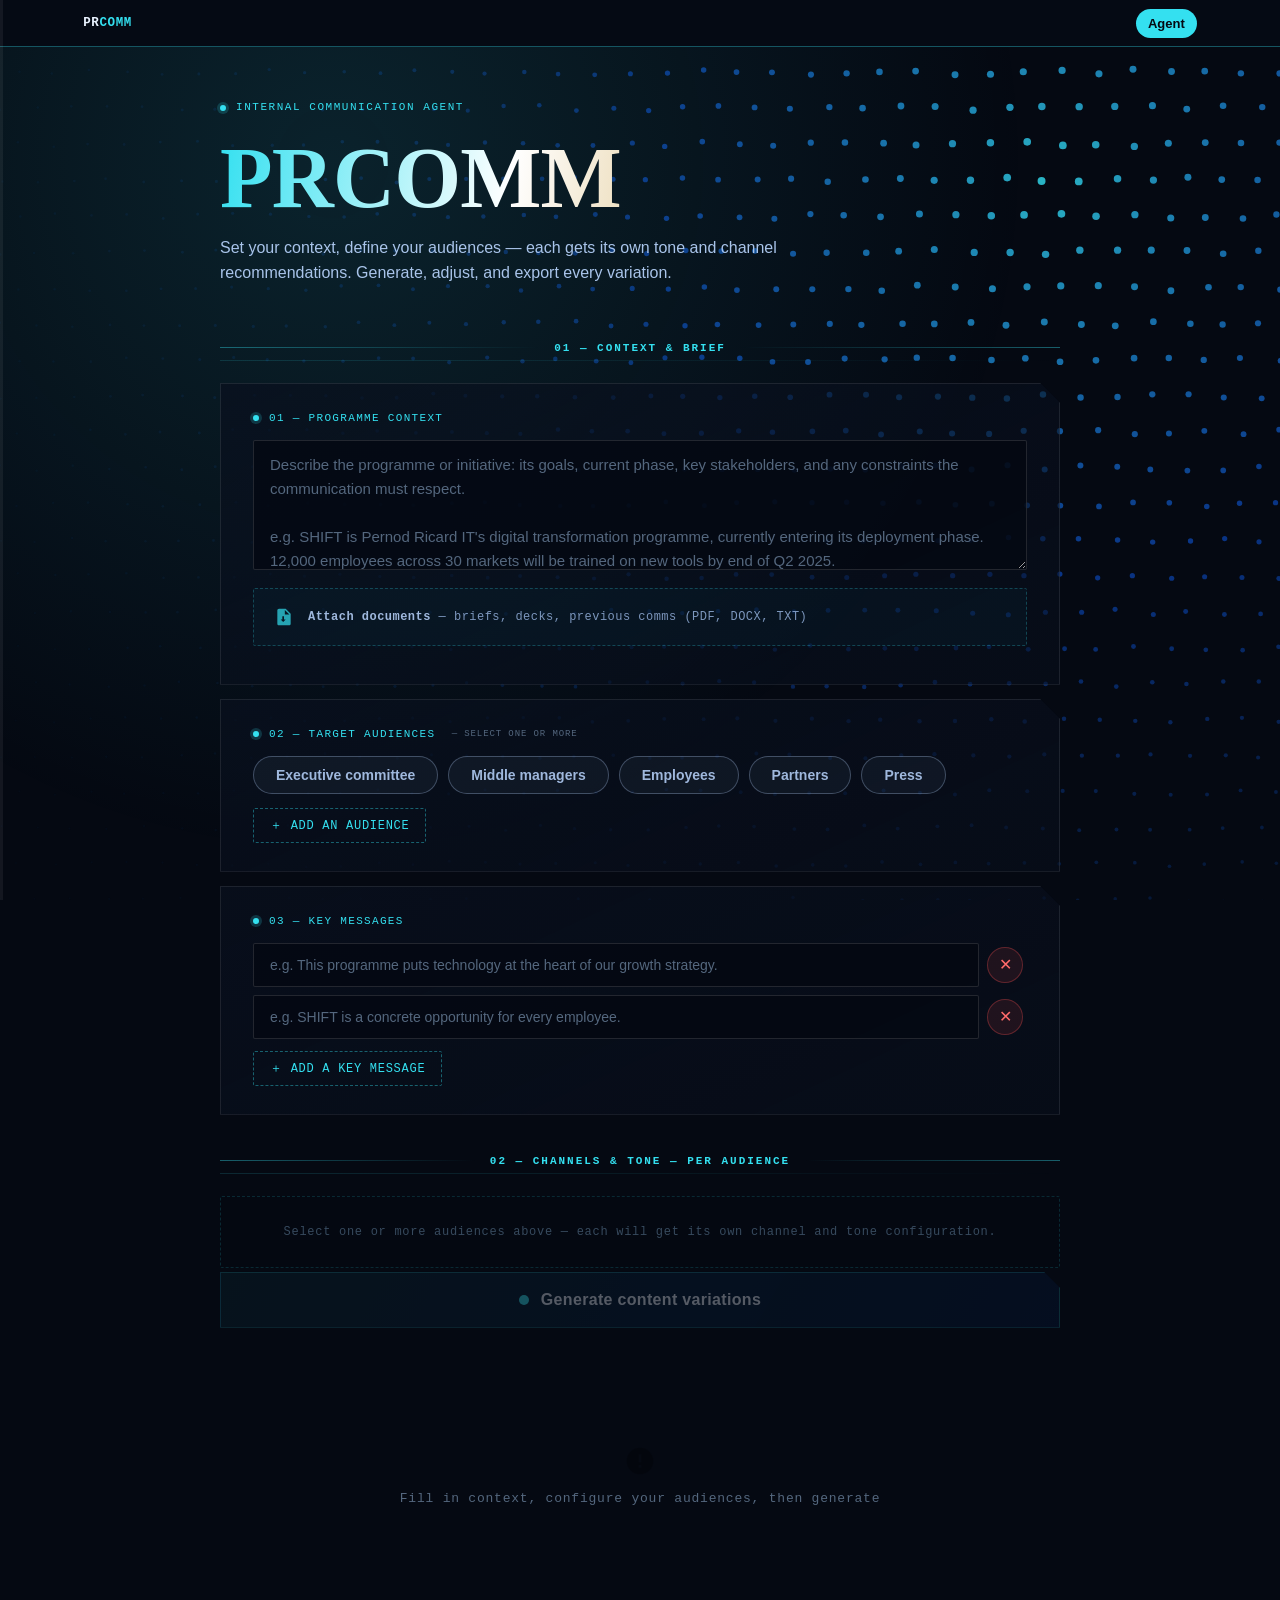
==== index.html @ e6d09600 "fix: bigger h1 title (SHIFT style), visible zone dividers, validate button with in-place feedback" ====
<!DOCTYPE html>
<html lang="en">
<head>
<meta charset="UTF-8">
<meta name="viewport" content="width=device-width, initial-scale=1.0">
<title>PRCOMM — Internal Communication Agent</title>
<style>
:root {
  --ink:      #050912;
  --blue:     #0f62fe;
  --cyan:     #34e0f0;
  --teal:     #00b7ac;
  --gold:     #d1a954;
  --gold-soft:rgba(209,169,84,0.16);
  --mono: ui-monospace,"SF Mono","SFMono-Regular",Consolas,"Liberation Mono",Menlo,monospace;
  --sans: -apple-system,"Segoe UI","Helvetica Neue",Arial,sans-serif;
  --serif: Georgia,"Iowan Old Style","Palatino Linotype","Book Antiqua",serif;
  --ease-lux: cubic-bezier(.16,1,.3,1);
}
*{box-sizing:border-box;}html,body{margin:0;padding:0;}html{scroll-behavior:smooth;}
@media(prefers-reduced-motion:reduce){html{scroll-behavior:auto;}}
body{font-family:var(--sans);background:var(--ink);color:#eaf3ff;-webkit-font-smoothing:antialiased;}
a{color:inherit;text-decoration:none;}
img,svg{display:block;max-width:100%;}

/* canvas / glow */
#bgCanvas{position:fixed;inset:0;z-index:-1;display:block;pointer-events:none;}
#phaseGlow{position:fixed;inset:0;z-index:-1;pointer-events:none;
  background:radial-gradient(circle at 26% 18%,rgba(52,224,240,0.12),transparent 58%);
  transition:background 1.4s ease;}

/* progress rail */
.progress-rail{position:fixed;top:0;left:0;width:3px;height:100vh;z-index:90;background:rgba(255,255,255,0.06);pointer-events:none;}
.progress-rail .fill{width:100%;height:0%;background:linear-gradient(180deg,var(--cyan),var(--blue));transition:height .08s linear;}
@media(max-width:640px){.progress-rail{display:none;}}

/* nav */
.site-nav{position:sticky;top:0;z-index:80;background:#050a14;border-bottom:1px solid rgba(52,224,240,0.35);}
.site-nav .wrap{display:flex;align-items:center;justify-content:space-between;padding:14px 32px;max-width:min(1560px,92vw);margin:0 auto;}
.nav-brand{font-family:var(--mono);font-size:12.5px;letter-spacing:.05em;color:#eaf3ff;font-weight:700;}
.nav-brand span{color:var(--cyan);}
.nav-links{display:flex;gap:4px;list-style:none;margin:0;padding:0;}
.nav-links a{font-size:13px;font-weight:600;color:#c7d8f0;padding:7px 12px;border-radius:20px;transition:background .15s,color .15s;}
.nav-links a:hover{color:#fff;background:rgba(255,255,255,0.08);}
.nav-links a.active{color:var(--ink);background:var(--cyan);font-weight:700;}

/* page layout */
.page-wrap{max-width:920px;margin:0 auto;padding:52px 40px 120px;position:relative;z-index:2;}
@media(max-width:640px){.page-wrap{padding:32px 20px 80px;}}

/* page header */
.page-header{margin-bottom:56px;position:relative;}
.page-header .eyebrow{font-family:var(--mono);font-size:11px;letter-spacing:.14em;text-transform:uppercase;
  color:var(--cyan);display:flex;align-items:center;gap:10px;margin-bottom:18px;}
.page-header .eyebrow::before{content:"";width:6px;height:6px;border-radius:50%;background:var(--cyan);box-shadow:0 0 0 3px rgba(52,224,240,0.18);flex:none;}
.page-header h1{font-family:var(--serif);font-size:clamp(48px,7vw,86px);font-weight:600;
  letter-spacing:-.01em;line-height:1.0;margin:0 0 14px;
  background-image:linear-gradient(100deg,var(--cyan) 0%,#fff 16%,var(--gold) 34%,var(--cyan) 58%,#eaf3ff 100%);
  background-size:220% 100%;background-position:0% 50%;
  -webkit-background-clip:text;background-clip:text;color:transparent;
  animation:lsweep 9s linear infinite;}
@keyframes lsweep{0%{background-position:0% 50%;}100%{background-position:-220% 50%;}}
.page-header p{color:#a9c4ea;font-size:16px;line-height:1.6;margin:0;max-width:600px;}
@media(prefers-reduced-motion:reduce){.page-header h1{animation:none;color:var(--cyan);-webkit-text-fill-color:var(--cyan);background-image:none;}}

/* ---- zone dividers ---- */
.zone-divider{margin:40px 0 22px;position:relative;}
.zone-divider-inner{display:flex;align-items:center;gap:14px;}
.zone-divider-line{flex:1;height:1px;background:linear-gradient(90deg,rgba(52,224,240,0.4),transparent);}
.zone-divider-line.right{background:linear-gradient(270deg,rgba(52,224,240,0.4),transparent);}
.zone-label{font-family:var(--mono);font-size:11px;letter-spacing:.18em;text-transform:uppercase;
  color:var(--cyan);white-space:nowrap;font-weight:700;}
.zone-divider-sub{height:1px;background:linear-gradient(90deg,rgba(52,224,240,0.15),transparent);margin-top:6px;}

/* ---- setup card ---- */
.setup-card{
  background:linear-gradient(155deg,rgba(9,16,30,0.75),rgba(9,16,30,0.5));
  border:1px solid rgba(255,255,255,0.09);
  clip-path:polygon(0 0,calc(100% - 20px) 0,100% 20px,100% 100%,0 100%);
  padding:28px 32px;margin-bottom:14px;transition:border-color .3s;
}
.setup-card:focus-within{border-color:rgba(52,224,240,0.3);}
.card-label{font-family:var(--mono);font-size:11px;letter-spacing:.12em;text-transform:uppercase;
  color:var(--cyan);display:flex;align-items:center;gap:10px;margin-bottom:16px;}
.card-label::before{content:"";width:6px;height:6px;border-radius:50%;background:var(--cyan);box-shadow:0 0 0 3px rgba(52,224,240,0.18);flex:none;}
@media(max-width:640px){.setup-card{padding:20px 16px;}}

/* ---- per-audience card (Zone 2) ---- */
.aud-config-card{
  background:linear-gradient(155deg,rgba(9,16,30,0.82),rgba(6,12,24,0.6));
  border:1px solid rgba(52,224,240,0.18);
  clip-path:polygon(0 0,calc(100% - 16px) 0,100% 16px,100% 100%,0 100%);
  padding:24px 28px;margin-bottom:14px;transition:border-color .3s;position:relative;
}
.aud-config-card:focus-within{border-color:rgba(52,224,240,0.35);}
.aud-config-header{display:flex;align-items:center;justify-content:space-between;margin-bottom:20px;}
.aud-config-name{font-family:var(--mono);font-size:13px;font-weight:700;color:#eaf3ff;
  display:flex;align-items:center;gap:10px;}
.aud-config-name::before{content:"";width:6px;height:6px;border-radius:50%;background:var(--gold);
  box-shadow:0 0 0 3px rgba(209,169,84,0.2);flex:none;}
.aud-config-role{font-family:var(--mono);font-size:10px;color:#7d97bd;letter-spacing:.06em;margin-top:1px;}
.aud-config-remove{width:28px;height:28px;border-radius:50%;background:rgba(255,80,80,0.08);
  border:1px solid rgba(255,80,80,0.2);color:#ff6b6b;font-size:14px;cursor:pointer;
  display:flex;align-items:center;justify-content:center;flex:none;
  transition:background .18s,transform .18s;line-height:1;}
.aud-config-remove:hover{background:rgba(255,80,80,0.2);transform:scale(1.1);}
.aud-config-section{margin-bottom:18px;}
.aud-config-section:last-child{margin-bottom:0;}
.aud-section-label{font-family:var(--mono);font-size:9.5px;letter-spacing:.12em;text-transform:uppercase;
  color:#54677e;margin-bottom:10px;display:flex;align-items:center;gap:8px;}
.aud-section-label::after{content:"";flex:1;height:1px;background:rgba(255,255,255,0.05);}
.aud-reco-hint{font-family:var(--mono);font-size:10px;color:#7d6030;letter-spacing:.04em;
  margin-bottom:8px;padding:5px 10px;background:rgba(209,169,84,0.06);
  border:1px solid rgba(209,169,84,0.14);border-radius:2px;}
.aud-reco-hint b{color:var(--gold);}

/* empty zone2 placeholder */
.zone2-empty{padding:28px 32px;
  background:rgba(5,9,18,0.35);border:1.5px dashed rgba(52,224,240,0.15);border-radius:2px;
  text-align:center;font-family:var(--mono);font-size:12px;color:#374a5e;letter-spacing:.06em;}

/* ---- fields ---- */
.field-input,.field-textarea{
  width:100%;background:rgba(5,9,18,0.75);border:1px solid rgba(255,255,255,0.12);
  color:#eaf3ff;font-family:var(--sans);font-size:15px;line-height:1.6;
  padding:12px 16px;border-radius:2px;outline:none;transition:border-color .2s;
}
.field-input{height:46px;resize:none;}
.field-textarea{min-height:130px;resize:vertical;}
.field-input:focus,.field-textarea:focus{border-color:rgba(52,224,240,0.5);}
.field-input::placeholder,.field-textarea::placeholder{color:#54677e;}

/* file upload */
.file-upload-area{
  margin-top:14px;border:1.5px dashed rgba(52,224,240,0.25);border-radius:2px;
  padding:18px 20px;display:flex;align-items:center;gap:14px;cursor:pointer;
  background:rgba(52,224,240,0.03);transition:border-color .2s,background .2s;
}
.file-upload-area:hover{border-color:rgba(52,224,240,0.5);background:rgba(52,224,240,0.06);}
.file-upload-area svg{width:20px;height:20px;fill:#34e0f0;flex:none;opacity:.7;}
.file-upload-label{font-family:var(--mono);font-size:12px;color:#7d97bd;letter-spacing:.04em;}
.file-upload-label b{color:#9fb8dd;}
.file-upload-label input[type=file]{display:none;}
.file-list{margin-top:10px;display:flex;flex-direction:column;gap:6px;}
.file-item{display:flex;align-items:center;gap:8px;font-family:var(--mono);font-size:11px;color:#9fb8dd;
  background:rgba(52,224,240,0.06);border:1px solid rgba(52,224,240,0.14);padding:5px 10px;border-radius:2px;}
.file-item svg{width:12px;height:12px;fill:#34e0f0;flex:none;}
.file-item-remove{margin-left:auto;cursor:pointer;background:none;border:none;color:#7d97bd;padding:0 2px;font-size:14px;line-height:1;}
.file-item-remove:hover{color:#ff6b6b;}

/* key messages */
.msg-list{display:flex;flex-direction:column;gap:8px;margin-bottom:12px;}
.msg-row{display:grid;grid-template-columns:1fr 40px;gap:8px;align-items:center;}
.msg-row .field-input{height:44px;font-size:14px;}

/* audience buttons */
.aud-btns{display:flex;flex-wrap:wrap;gap:10px;margin-bottom:14px;}
.aud-btn{font-family:var(--sans);font-size:14px;font-weight:600;padding:10px 22px;border-radius:999px;
  cursor:pointer;border:1.5px solid rgba(159,184,221,0.35);color:#9fb8dd;background:rgba(159,184,221,0.06);
  transition:all .2s;}
.aud-btn:hover{border-color:rgba(52,224,240,0.5);color:#eaf3ff;background:rgba(52,224,240,0.08);}
.aud-btn.active{border-color:var(--cyan);color:var(--cyan);background:rgba(52,224,240,0.14);font-weight:700;}
.aud-btn.active::after{content:"✓";margin-left:6px;font-size:11px;}

/* add audience / format inline form */
.add-aud-form{display:none;margin-top:14px;padding:16px 18px;background:rgba(5,9,18,0.6);
  border:1px solid rgba(52,224,240,0.18);border-radius:2px;flex-direction:column;gap:10px;}
.add-aud-form.open{display:flex;}
.add-aud-form .field-input{height:40px;font-size:13px;width:100%;}
.add-aud-form .field-input.optional::placeholder{font-style:italic;color:#47596e;}
.add-aud-form-row{display:flex;gap:8px;align-items:center;}
.add-aud-form-row .field-input{flex:1;}
.add-aud-form .btn-confirm{height:38px;padding:0 18px;border-radius:2px;border:1px solid rgba(52,224,240,0.5);
  background:rgba(52,224,240,0.12);color:var(--cyan);font-family:var(--mono);font-size:12px;
  letter-spacing:.05em;cursor:pointer;white-space:nowrap;transition:background .18s;flex:none;}
.add-aud-form .btn-confirm:hover{background:rgba(52,224,240,0.22);}
.add-aud-form .btn-cancel{height:38px;padding:0 12px;border-radius:2px;border:1px solid rgba(255,255,255,0.12);
  background:transparent;color:#7d97bd;font-family:var(--mono);font-size:12px;cursor:pointer;transition:color .18s;flex:none;}
.add-aud-form .btn-cancel:hover{color:#eaf3ff;}
.add-aud-field-label{font-family:var(--mono);font-size:9.5px;letter-spacing:.1em;text-transform:uppercase;
  color:#54677e;margin-bottom:2px;}

/* chips (tone / channels) */
.chip-grid{display:flex;flex-wrap:wrap;gap:7px;}
.chip{font-family:var(--mono);font-size:11.5px;letter-spacing:.04em;
  padding:6px 14px;border-radius:999px;cursor:pointer;user-select:none;
  border:1.5px solid rgba(159,184,221,0.35);color:#9fb8dd;background:rgba(159,184,221,0.06);
  transition:background .18s,border-color .18s,color .18s;}
.chip:hover{background:rgba(52,224,240,0.1);border-color:rgba(52,224,240,0.5);color:#eaf3ff;}
.chip.selected{background:rgba(52,224,240,0.18);border-color:var(--cyan);color:var(--cyan);font-weight:700;}

/* format chips */
.fmt-grid{display:flex;flex-wrap:wrap;gap:7px;}
.fmt-chip{display:inline-flex;align-items:center;gap:7px;font-family:var(--mono);font-size:11.5px;letter-spacing:.03em;
  padding:6px 12px;border-radius:999px;cursor:pointer;user-select:none;
  border:1.5px solid rgba(159,184,221,0.3);color:#9fb8dd;background:rgba(159,184,221,0.05);transition:all .18s;}
.fmt-chip:hover{border-color:rgba(52,224,240,0.45);color:#eaf3ff;}
.fmt-chip.selected{border-color:var(--cyan);color:var(--ink);background:var(--cyan);font-weight:700;}
.fmt-chip.recommended{border-color:rgba(209,169,84,0.5);color:#f0d9a2;background:rgba(209,169,84,0.08);}
.fmt-chip.recommended.selected{border-color:var(--gold);color:var(--ink);background:var(--gold);font-weight:700;}
.fmt-chip svg{width:12px;height:12px;flex:none;fill:currentColor;}

/* shared btn-add / btn-remove */
.btn-add{display:inline-flex;align-items:center;gap:8px;font-family:var(--mono);font-size:12px;
  letter-spacing:.06em;text-transform:uppercase;color:var(--cyan);
  border:1px dashed rgba(52,224,240,0.4);background:transparent;
  padding:8px 16px;cursor:pointer;border-radius:2px;transition:background .18s,border-color .18s;}
.btn-add:hover{background:rgba(52,224,240,0.08);border-color:var(--cyan);}
.btn-remove{width:36px;height:36px;border-radius:50%;background:rgba(255,80,80,0.1);
  border:1px solid rgba(255,80,80,0.3);color:#ff6b6b;font-size:16px;cursor:pointer;
  display:flex;align-items:center;justify-content:center;flex:none;transition:background .18s,transform .18s;}
.btn-remove:hover{background:rgba(255,80,80,0.22);transform:scale(1.08);}

/* generate button */
.btn-gen{display:flex;align-items:center;justify-content:center;gap:12px;width:100%;
  padding:18px;margin-top:4px;cursor:pointer;
  clip-path:polygon(0 0,calc(100% - 16px) 0,100% 16px,100% 100%,0 100%);
  border:1px solid rgba(52,224,240,0.4);
  background:linear-gradient(120deg,rgba(52,224,240,0.14),rgba(15,98,254,0.18));
  font-family:var(--sans);font-size:16px;font-weight:700;color:#eaf3ff;
  letter-spacing:.02em;transition:background .25s,transform .2s,box-shadow .25s;
  box-shadow:0 10px 28px rgba(0,0,0,0.3);}
.btn-gen:hover:not(:disabled){background:linear-gradient(120deg,rgba(52,224,240,0.24),rgba(15,98,254,0.28));
  transform:translateY(-2px);box-shadow:0 16px 36px rgba(0,0,0,0.4);}
.btn-gen:disabled{opacity:.35;cursor:not-allowed;transform:none;}
.btn-gen .dot{width:10px;height:10px;border-radius:50%;background:var(--cyan);
  flex:none;animation:pulse 2s ease-in-out infinite;}
@keyframes pulse{0%,100%{opacity:.5;transform:scale(1);}50%{opacity:1;transform:scale(1.45);}}

/* results */
.results{margin-top:36px;}
.results-header{display:flex;align-items:center;justify-content:space-between;margin-bottom:16px;flex-wrap:wrap;gap:10px;}
.results-title{font-size:15px;color:#fff;font-weight:600;}
.results-subtitle{font-family:var(--mono);font-size:11px;color:#7d97bd;margin-top:1px;}
.btn-export{font-family:var(--mono);font-size:11px;padding:6px 16px;border-radius:2px;
  border:1px solid rgba(209,169,84,0.4);background:rgba(209,169,84,0.08);color:#f0d9a2;
  cursor:pointer;letter-spacing:.05em;transition:background .18s,color .18s;display:none;}
.btn-export.visible{display:inline-flex;align-items:center;gap:6px;}
.btn-export:hover{background:rgba(209,169,84,0.18);color:var(--gold);}
.results-empty{text-align:center;padding:64px 20px;font-family:var(--mono);font-size:13px;color:#54677e;letter-spacing:.06em;}
.results-empty .ico{display:block;margin:0 auto 14px;opacity:.25;width:32px;height:32px;}
/* level 1 — audience pills */
.raud-bar{display:flex;flex-wrap:wrap;gap:8px;margin-bottom:16px;}
.raud-btn{font-family:var(--mono);font-size:12px;letter-spacing:.05em;font-weight:600;
  padding:8px 20px;border-radius:999px;cursor:pointer;user-select:none;
  border:1.5px solid rgba(159,184,221,0.3);color:#9fb8dd;background:transparent;
  transition:all .18s;}
.raud-btn:hover{border-color:rgba(209,169,84,0.5);color:#f0d9a2;}
.raud-btn.active{border-color:var(--gold);color:var(--ink);background:var(--gold);font-weight:700;}
/* level 2 — format tabs */
.rtab-bar{display:flex;flex-wrap:wrap;gap:6px;margin-bottom:0;border-bottom:1px solid rgba(255,255,255,0.08);padding-bottom:0;}
.rtab-btn{display:inline-flex;align-items:center;gap:7px;font-family:var(--mono);font-size:11.5px;letter-spacing:.04em;
  padding:9px 14px 10px;border-radius:2px 2px 0 0;cursor:pointer;user-select:none;
  border:1px solid transparent;border-bottom:none;color:#7d97bd;background:transparent;
  transition:color .18s,background .18s,border-color .18s;position:relative;bottom:-1px;}
.rtab-btn svg{width:12px;height:12px;flex:none;fill:currentColor;}
.rtab-btn:hover{color:#eaf3ff;background:rgba(255,255,255,0.04);}
.rtab-btn.active{color:var(--cyan);background:rgba(52,224,240,0.07);
  border-color:rgba(52,224,240,0.28);border-bottom-color:transparent;}
.rtab-panel{background:rgba(6,14,28,0.7);border:1px solid rgba(255,255,255,0.1);
  clip-path:polygon(0 0,calc(100% - 16px) 0,100% 16px,100% 100%,0 100%);overflow:hidden;}
.rcard-head{display:flex;align-items:center;justify-content:space-between;
  padding:13px 20px;border-bottom:1px solid rgba(255,255,255,0.07);background:rgba(5,9,18,0.5);}
.rcard-left{display:flex;align-items:center;gap:9px;}
.rcard-icon{display:flex;align-items:center;opacity:.85;}
.rcard-icon svg{width:16px;height:16px;fill:#9fb8dd;}
.rcard-name{font-weight:700;color:#fff;font-size:14px;}
.rcard-actions{display:flex;gap:8px;align-items:center;}
.btn-copy{font-family:var(--mono);font-size:11px;padding:5px 14px;border-radius:2px;
  border:1px solid rgba(255,255,255,0.18);background:rgba(255,255,255,0.05);
  color:#9fb8dd;cursor:pointer;transition:background .18s,color .18s;}
.btn-copy:hover{background:rgba(255,255,255,0.1);color:#fff;}
.btn-copy.ok{border-color:rgba(0,183,172,0.5);color:var(--teal);}
.rcard-content{padding:22px 24px;}
.rcard-textarea{width:100%;min-height:200px;background:rgba(5,9,18,0.5);border:1px solid rgba(52,224,240,0.25);
  border-radius:2px;color:#dbe8fb;font-size:15px;line-height:1.78;font-family:var(--sans);padding:14px 16px;
  resize:vertical;outline:none;transition:border-color .18s;}
.rcard-textarea:focus{border-color:rgba(52,224,240,0.5);}
.rcard-edit-row{display:flex;gap:8px;align-items:center;padding:10px 24px;border-top:1px solid rgba(255,255,255,0.07);background:rgba(5,9,18,0.3);}
.btn-validate{font-family:var(--mono);font-size:11px;padding:6px 16px;border-radius:2px;
  border:1px solid rgba(52,224,240,0.5);background:rgba(52,224,240,0.12);color:var(--cyan);
  cursor:pointer;letter-spacing:.05em;transition:background .18s;}
.btn-validate:hover{background:rgba(52,224,240,0.22);}
.btn-validate.saved{border-color:rgba(0,183,172,0.5);color:var(--teal);background:rgba(0,183,172,0.1);}
.btn-reset{font-family:var(--mono);font-size:11px;padding:6px 12px;border-radius:2px;
  border:1px solid rgba(255,255,255,0.12);background:transparent;color:#7d97bd;cursor:pointer;transition:color .18s;}
.btn-reset:hover{color:#eaf3ff;}
.edit-hint{font-family:var(--mono);font-size:10px;color:#374a5e;letter-spacing:.04em;margin-left:auto;}
.rcard-why{padding:12px 24px;border-top:1px solid rgba(209,169,84,0.12);background:rgba(209,169,84,0.04);}
.why-label{font-family:var(--mono);font-size:9.5px;letter-spacing:.1em;text-transform:uppercase;color:#7d6030;margin-bottom:4px;}
.why-text{font-family:var(--serif);font-style:italic;color:#b89040;font-size:13px;line-height:1.55;}
.skel-card{background:rgba(6,14,28,0.6);border:1px solid rgba(255,255,255,0.07);
  clip-path:polygon(0 0,calc(100% - 16px) 0,100% 16px,100% 100%,0 100%);padding:24px;
  display:flex;flex-direction:column;gap:11px;}
.skel{border-radius:2px;
  background:linear-gradient(90deg,rgba(255,255,255,0.04) 25%,rgba(255,255,255,0.09) 50%,rgba(255,255,255,0.04) 75%);
  background-size:200% 100%;animation:shimmer 1.5s infinite;}
@keyframes shimmer{0%{background-position:200% 0;}100%{background-position:-200% 0;}}
.sh{height:14px;}.sw40{width:40%;}.sw90{width:90%;}.sw75{width:75%;}.sw55{width:55%;}
</style>
</head>
<body>

<canvas id="bgCanvas" aria-hidden="true"></canvas>
<div id="phaseGlow" aria-hidden="true"></div>
<div class="progress-rail" aria-hidden="true"><div class="fill" id="progressFill"></div></div>

<nav class="site-nav">
  <div class="wrap">
    <a href="index.html" class="nav-brand">PR<span>COMM</span></a>
    <ul class="nav-links">
      <li><a href="index.html" class="active">Agent</a></li>
    </ul>
  </div>
</nav>

<div class="page-wrap">

  <div class="page-header">
    <p class="eyebrow">Internal communication agent</p>
    <h1>PRCOMM</h1>
    <p>Set your context, define your audiences — each gets its own tone and channel recommendations. Generate, adjust, and export every variation.</p>
  </div>

  <!-- ═══════════════ ZONE 1 ═══════════════ -->
  <div class="zone-divider">
    <div class="zone-divider-inner">
      <div class="zone-divider-line"></div>
      <span class="zone-label">01 — Context &amp; brief</span>
      <div class="zone-divider-line right"></div>
    </div>
    <div class="zone-divider-sub"></div>
  </div>

  <!-- 01 PROGRAMME CONTEXT -->
  <div class="setup-card">
    <div class="card-label">01 — Programme context</div>
    <textarea class="field-textarea" id="ctx-programme"
      placeholder="Describe the programme or initiative: its goals, current phase, key stakeholders, and any constraints the communication must respect.&#10;&#10;e.g. SHIFT is Pernod Ricard IT's digital transformation programme, currently entering its deployment phase. 12,000 employees across 30 markets will be trained on new tools by end of Q2 2025."
      style="min-height:130px;"></textarea>
    <label class="file-upload-area" id="fileUploadArea">
      <svg viewBox="0 0 24 24" aria-hidden="true"><path d="M14 2H6c-1.1 0-2 .9-2 2v16c0 1.1.9 2 2 2h12c1.1 0 2-.9 2-2V8l-6-6zm-1 7V3.5L18.5 9H13zm-2 9l-3-3h2v-4h2v4h2l-3 3z"/></svg>
      <span class="file-upload-label"><b>Attach documents</b> — briefs, decks, previous comms (PDF, DOCX, TXT)<input type="file" id="fileInput" multiple accept=".pdf,.doc,.docx,.txt,.pptx"></span>
    </label>
    <div class="file-list" id="fileList"></div>
  </div>

  <!-- 02 AUDIENCES -->
  <div class="setup-card">
    <div class="card-label">02 — Target audiences <span style="font-family:var(--mono);font-size:9px;letter-spacing:.1em;color:#54677e;font-weight:400;text-transform:uppercase;">&nbsp;— select one or more</span></div>
    <div class="aud-btns" id="audBtns" role="group" aria-label="Select audiences"></div>
    <button class="btn-add" id="btnShowAddAud" onclick="toggleAddAudForm()">&#xFF0B;&nbsp;Add an audience</button>
    <div class="add-aud-form" id="addAudForm">
      <div>
        <div class="add-aud-field-label">Audience name *</div>
        <input class="field-input" type="text" id="newAudName" placeholder="e.g. IT Steering Committee" />
      </div>
      <div>
        <div class="add-aud-field-label">Role in the communication <span style="color:#374a5e;font-style:italic;">(optional)</span></div>
        <input class="field-input optional" type="text" id="newAudRole" placeholder="e.g. Decision-maker, validator, relay, end recipient…" />
      </div>
      <div>
        <div class="add-aud-field-label">Expectations &amp; priorities</div>
        <input class="field-input" type="text" id="newAudWhat" placeholder="e.g. ROI, strategic vision, risk management" />
      </div>
      <div class="add-aud-form-row">
        <button class="btn-confirm" onclick="confirmAddAud()">Add audience</button>
        <button class="btn-cancel" onclick="toggleAddAudForm()">Cancel</button>
      </div>
    </div>
  </div>

  <!-- 03 KEY MESSAGES -->
  <div class="setup-card">
    <div class="card-label">03 — Key messages</div>
    <div class="msg-list" id="msgList">
      <div class="msg-row">
        <input class="field-input" type="text" placeholder="e.g. This programme puts technology at the heart of our growth strategy." />
        <button class="btn-remove" onclick="removeRow(this)" title="Remove">&#x2715;</button>
      </div>
      <div class="msg-row">
        <input class="field-input" type="text" placeholder="e.g. SHIFT is a concrete opportunity for every employee." />
        <button class="btn-remove" onclick="removeRow(this)" title="Remove">&#x2715;</button>
      </div>
    </div>
    <button class="btn-add" onclick="addMessage()">&#xFF0B;&nbsp;Add a key message</button>
  </div>

  <!-- ═══════════════ ZONE 2 ═══════════════ -->
  <div class="zone-divider">
    <div class="zone-divider-inner">
      <div class="zone-divider-line"></div>
      <span class="zone-label">02 — Channels &amp; tone — per audience</span>
      <div class="zone-divider-line right"></div>
    </div>
    <div class="zone-divider-sub"></div>
  </div>

  <!-- dynamic per-audience config cards -->
  <div id="audConfigArea">
    <div class="zone2-empty" id="zone2Empty">
      Select one or more audiences above — each will get its own channel and tone configuration.
    </div>
  </div>

  <!-- add-format form (shared, hidden) -->
  <div class="add-aud-form" id="addFmtForm" style="flex-direction:column;gap:10px;margin-top:0;margin-bottom:14px;">
    <div>
      <div class="add-aud-field-label">Format name *</div>
      <input class="field-input" type="text" id="newFmtName" placeholder="e.g. Internal podcast, Q&amp;A sheet…" />
    </div>
    <div class="add-aud-form-row">
      <button class="btn-confirm" onclick="confirmAddFmt()">Add format</button>
      <button class="btn-cancel" onclick="toggleAddFmtForm()">Cancel</button>
    </div>
  </div>

  <!-- ═══════════════ GENERATE ═══════════════ -->
  <button class="btn-gen" id="btnGen" disabled aria-label="Generate content variations">
    <span class="dot" aria-hidden="true"></span>
    Generate content variations
  </button>

  <!-- ═══════════════ ZONE 3 ═══════════════ -->
  <div class="zone-divider" id="zone3Divider" style="display:none;">
    <div class="zone-divider-inner">
      <div class="zone-divider-line"></div>
      <span class="zone-label">03 — Generated content</span>
      <div class="zone-divider-line right"></div>
    </div>
    <div class="zone-divider-sub"></div>
  </div>

  <div class="results" id="resultsSection">
    <div class="results-header">
      <div>
        <div class="results-title" id="resultsTitle"></div>
        <div class="results-subtitle" id="resultsSubtitle"></div>
      </div>
      <button class="btn-export" id="btnExport">&#8593;&nbsp;Export all</button>
    </div>
    <div class="results-empty" id="emptyState">
      <svg class="ico" viewBox="0 0 24 24" aria-hidden="true"><path d="M12 2C6.48 2 2 6.48 2 12s4.48 10 10 10 10-4.48 10-10S17.52 2 12 2zm1 15h-2v-2h2v2zm0-4h-2V7h2v6z"/></svg>
      Fill in context, configure your audiences, then generate
    </div>
    <div id="raudBar" class="raud-bar" style="display:none;" role="tablist" aria-label="Audience"></div>
    <div id="rtabBar" class="rtab-bar" style="display:none;" role="tablist" aria-label="Format"></div>
    <div id="rtabPanel" class="rtab-panel" style="display:none;" role="tabpanel"></div>
  </div>

</div><!-- /page-wrap -->

<script>
/* ================================================================
   SVG ICONS
   ================================================================ */
var ICONS = {
  email:        '<svg viewBox="0 0 24 24"><path d="M20 4H4c-1.1 0-2 .9-2 2v12c0 1.1.9 2 2 2h16c1.1 0 2-.9 2-2V6c0-1.1-.9-2-2-2zm0 4l-8 5-8-5V6l8 5 8-5v2z"/></svg>',
  linkedin:     '<svg viewBox="0 0 24 24"><path d="M19 3H5c-1.1 0-2 .9-2 2v14c0 1.1.9 2 2 2h14c1.1 0 2-.9 2-2V5c0-1.1-.9-2-2-2zM9 17H6.5v-7H9v7zM7.7 8.7c-.8 0-1.4-.6-1.4-1.4s.6-1.4 1.4-1.4 1.4.6 1.4 1.4-.6 1.4-1.4 1.4zM18 17h-2.4v-3.6c0-.9-.7-1.6-1.6-1.6s-1.6.7-1.6 1.6V17H10v-7h2.3v1c.5-.8 1.4-1.3 2.4-1.3 1.8 0 3.3 1.5 3.3 3.3V17z"/></svg>',
  video:        '<svg viewBox="0 0 24 24"><path d="M17 10.5V7c0-.55-.45-1-1-1H4c-.55 0-1 .45-1 1v10c0 .55.45 1 1 1h12c.55 0 1-.45 1-1v-3.5l4 4v-11l-4 4z"/></svg>',
  newsletter:   '<svg viewBox="0 0 24 24"><path d="M19 3H5c-1.1 0-2 .9-2 2v14c0 1.1.9 2 2 2h14c1.1 0 2-.9 2-2V5c0-1.1-.9-2-2-2zm-5 14H7v-2h7v2zm3-4H7v-2h10v2zm0-4H7V7h10v2z"/></svg>',
  slack:        '<svg viewBox="0 0 24 24"><path d="M20 2H4c-1.1 0-2 .9-2 2v18l4-4h14c1.1 0 2-.9 2-2V4c0-1.1-.9-2-2-2zm-2 12H6v-2h12v2zm0-3H6V9h12v2zm0-3H6V6h12v2z"/></svg>',
  presentation: '<svg viewBox="0 0 24 24"><path d="M2 3h20v14H2V3zm2 2v10h16V5H4zm8 12l-3 3h6l-3-3z"/></svg>',
  pressrelease: '<svg viewBox="0 0 24 24"><path d="M20 4H4c-1.1 0-2 .9-2 2v12c0 1.1.9 2 2 2h16c1.1 0 2-.9 2-2V6c0-1.1-.9-2-2-2zm-1 14H5c-.55 0-1-.45-1-1V7l8 5 8-5v10c0 .55-.45 1-1 1z"/></svg>',
  speech:       '<svg viewBox="0 0 24 24"><path d="M12 3c-4.97 0-9 3.19-9 7.12 0 2.4 1.42 4.54 3.64 5.9L6 19l3.44-1.72C10.27 17.43 11.12 17.5 12 17.5c4.97 0 9-3.19 9-7.12C21 6.19 16.97 3 12 3zm1 10H8V11h5v2zm3-3H8V8h8v2z"/></svg>'
};

/* ================================================================
   FORMAT METADATA
   ================================================================ */
var FORMATS = {
  email:        { label:'Email',          desc:'Structured, archivable' },
  linkedin:     { label:'LinkedIn',       desc:'Internal employer brand post' },
  video:        { label:'Video Script',   desc:'On-camera, personal delivery' },
  newsletter:   { label:'Newsletter',     desc:'Recurring internal publication' },
  slack:        { label:'Slack / Teams',  desc:'Instant, short & direct' },
  presentation: { label:'Presentation',  desc:'Slides for meetings' },
  pressrelease: { label:'Press Release',  desc:'Structured for media / comms' },
  speech:       { label:'Speech',         desc:'Oral, high-impact moment' }
};

var RECO = {
  'direction'    :['email','presentation','speech'],
  'codir'        :['email','presentation','speech'],
  'comite'       :['email','presentation','speech'],
  'manager'      :['email','newsletter','slack'],
  'collaborateur':['newsletter','video','slack'],
  'partner'      :['email','linkedin','pressrelease'],
  'partenaire'   :['email','linkedin','pressrelease'],
  'presse'       :['pressrelease','linkedin'],
  'client'       :['linkedin','email','video'],
  'equipe'       :['slack','newsletter','video'],
  'rh'           :['newsletter','email','slack']
};

var ANGLES = {
  'direction'    :'Business impact & long-term vision',
  'codir'        :'Decisions to make, strategic stakes',
  'comite'       :'Governance, steering, arbitration',
  'manager'      :'Impact on teams & organisation',
  'collaborateur':'Concrete benefits & day-to-day changes',
  'partner'      :'Partnership value & shared opportunities',
  'partenaire'   :'Partnership value & shared opportunities',
  'presse'       :'Facts, figures, innovation & sourced quotes',
  'client'       :'Added value & improved experience',
  'equipe'       :'Mobilisation & operational cohesion',
  'rh'           :'HR impact, employee journey, social policy'
};

var REGISTERS = {
  'direction'    :'Formal & concise',
  'codir'        :'Formal & decision-oriented',
  'comite'       :'Formal & structured',
  'manager'      :'Neutral & operational',
  'collaborateur':'Direct & human',
  'partner'      :'Professional & appreciative',
  'partenaire'   :'Professional & appreciative',
  'presse'       :'Journalistic & factual',
  'client'       :'Clear & benefit-focused',
  'equipe'       :'Informal & mobilising',
  'rh'           :'Neutral & educational'
};

var ALL_TONES = [
  'formal','professional','neutral','friendly','collaborative',
  'assertive','persuasive','inspirational','empathetic','diplomatic',
  'authoritative','concise','executive','educational','urgent','reassuring'
];

/* ================================================================
   STATE
   Per-audience config: audConfigs[audName] = { tones:[], formats:[] }
   ================================================================ */
var selAuds      = [];   /* ordered array of audience objects */
var audConfigs   = {};   /* map: audName -> { tones:[], formats:[] } */
var lastResults  = [];
var activeTab    = null;
var activeAud    = null;
var customAuds   = [];
var customFormats= [];
var addFmtTarget = null; /* which audName is the add-format form targeting */

var DEFAULT_AUDS = [
  {name:'Executive committee', role:'', what:'ROI, strategic vision'},
  {name:'Middle managers',     role:'', what:'Team impact, operational'},
  {name:'Employees',           role:'', what:'Meaning, concrete benefits'},
  {name:'Partners',            role:'', what:'Reliability, innovation'},
  {name:'Press',               role:'', what:'Facts, figures, quotes'}
];

/* ================================================================
   INIT
   ================================================================ */
(function init(){

  /* particle field */
  (function(){
    var cv=document.getElementById('bgCanvas');if(!cv||!cv.getContext)return;
    var ctx=cv.getContext('2d'),dots=[],mouse={x:-9999,y:-9999},W=0,H=0;
    var rm=window.matchMedia&&window.matchMedia('(prefers-reduced-motion:reduce)').matches;
    var t0=(window.performance&&performance.now)?performance.now():Date.now();
    function lerp(a,b,t){return a+(b-a)*t;}
    function colorAt(t){var cy=[52,224,240],bl=[15,98,254],nv=[7,34,63],r,g,b;
      if(t<0.45){var tt=t/0.45;r=lerp(cy[0],bl[0],tt);g=lerp(cy[1],bl[1],tt);b=lerp(cy[2],bl[2],tt);}
      else{var tt2=Math.min((t-0.45)/0.55,1);r=lerp(bl[0],nv[0],tt2);g=lerp(bl[1],nv[1],tt2);b=lerp(bl[2],nv[2],tt2);}
      return[Math.round(r),Math.round(g),Math.round(b)];}
    function buildGrid(){dots=[];var sp=W<640?42:36,cols=Math.ceil(W/sp)+2,rows=Math.ceil(H/sp)+2;
      var lx=W*0.82,ly=H*0.2,mx=Math.hypot(Math.max(lx,W-lx),Math.max(ly,H-ly))||1;
      for(var ry=0;ry<rows;ry++){var ox=(ry%2===0)?0:sp/2;
        for(var rx=0;rx<cols;rx++){var x=rx*sp+ox-sp,y=ry*sp-sp;
          var d=Math.hypot(x-lx,y-ly)/mx,bri=Math.pow(Math.max(0,1-d/1.05),1.7);
          dots.push({bx:x,by:y,r:1.0+bri*3.0,bright:bri,phase:Math.random()*Math.PI*2,speed:0.22+Math.random()*0.22,amp:1.3+Math.random()*1.6});}}}
    function resize(){var dpr=Math.min(window.devicePixelRatio||1,2);W=window.innerWidth;H=window.innerHeight;cv.width=W*dpr;cv.height=H*dpr;cv.style.width=W+'px';cv.style.height=H+'px';ctx.setTransform(dpr,0,0,dpr,0,0);buildGrid();}
    function frame(now){var t=(now-t0)/1000;ctx.clearRect(0,0,W,H);
      for(var i=0;i<dots.length;i++){var d=dots[i],x=d.bx,y=d.by;
        if(!rm){x+=Math.sin(t*d.speed+d.phase)*d.amp;y+=Math.cos(t*d.speed*0.8+d.phase)*d.amp;}
        var radius=d.r,bright=d.bright;
        if(!rm&&mouse.x>-9000){var dx=x-mouse.x,dy=y-mouse.y,dist=Math.hypot(dx,dy);
          if(dist<150){var f=1-dist/150;radius+=f*2.6;bright=Math.min(1,bright+f*0.35);if(dist>0.01){x+=(dx/dist)*f*6;y+=(dy/dist)*f*6;}}}
        var col=colorAt(Math.min(1,1-bright));
        ctx.beginPath();ctx.fillStyle='rgba('+col[0]+','+col[1]+','+col[2]+','+(Math.min(0.92,0.09+bright*0.72))+')';ctx.arc(x,y,radius,0,Math.PI*2);ctx.fill();}
      if(!rm)requestAnimationFrame(frame);}
    window.addEventListener('mousemove',function(e){mouse.x=e.clientX;mouse.y=e.clientY;},{passive:true});
    window.addEventListener('mouseleave',function(){mouse.x=-9999;mouse.y=-9999;});
    var rt;window.addEventListener('resize',function(){clearTimeout(rt);rt=setTimeout(function(){resize();if(!rm)requestAnimationFrame(frame);else frame(performance.now());},150);});
    resize();if(!rm)requestAnimationFrame(frame);else frame(t0);
  })();

  /* progress rail */
  (function(){
    var fill=document.getElementById('progressFill');if(!fill)return;
    function upd(){var s=document.documentElement.scrollTop||document.body.scrollTop;
      var h=document.documentElement.scrollHeight-window.innerHeight;
      fill.style.height=(h>0?(s/h*100):0)+'%';}
    window.addEventListener('scroll',upd,{passive:true});upd();
  })();

  /* file input */
  document.getElementById('fileInput').addEventListener('change',function(e){
    Array.from(e.target.files).forEach(addFileItem);e.target.value='';
  });

  buildAudButtons();

  document.getElementById('btnGen').addEventListener('click',generate);
  document.getElementById('btnExport').addEventListener('click',exportAll);

  /* re-run smart reco when context / messages change */
  document.getElementById('ctx-programme').addEventListener('input',function(){refreshAllRecos();checkReady();});
  document.getElementById('msgList').addEventListener('input',function(){refreshAllRecos();checkReady();});

  checkReady();
})();

/* ================================================================
   FILE LIST
   ================================================================ */
function addFileItem(file){
  var list=document.getElementById('fileList');
  var item=document.createElement('div');item.className='file-item';
  item.innerHTML='<svg viewBox="0 0 24 24" aria-hidden="true"><path d="M14 2H6c-1.1 0-2 .9-2 2v16c0 1.1.9 2 2 2h12c1.1 0 2-.9 2-2V8l-6-6zm2 16H8v-2h8v2zm0-4H8v-2h8v2zm-3-5V3.5L18.5 9H13z"/></svg>'
    +'<span>'+esc(file.name)+'</span>'
    +'<button class="file-item-remove" title="Remove" onclick="this.closest(\'.file-item\').remove()">&#x2715;</button>';
  list.appendChild(item);
}

/* ================================================================
   AUDIENCE BUTTONS (Zone 1)
   ================================================================ */
function buildAudButtons(){
  var cont=document.getElementById('audBtns');cont.innerHTML='';
  var allAuds=DEFAULT_AUDS.concat(customAuds);
  allAuds.forEach(function(a){
    var isActive=selAuds.some(function(s){return s.name===a.name;});
    var btn=document.createElement('button');
    btn.type='button';btn.className='aud-btn'+(isActive?' active':'');
    btn.textContent=a.name;
    btn.addEventListener('click',function(){toggleAud(btn,a);});
    cont.appendChild(btn);
  });
}

function toggleAddAudForm(){
  var form=document.getElementById('addAudForm');
  form.classList.toggle('open');
  if(form.classList.contains('open'))document.getElementById('newAudName').focus();
}

function confirmAddAud(){
  var name=document.getElementById('newAudName').value.trim();
  var role=document.getElementById('newAudRole').value.trim();
  var what=document.getElementById('newAudWhat').value.trim();
  if(!name)return;
  var newAud={name:name,role:role,what:what};
  customAuds.push(newAud);
  document.getElementById('newAudName').value='';
  document.getElementById('newAudRole').value='';
  document.getElementById('newAudWhat').value='';
  document.getElementById('addAudForm').classList.remove('open');
  buildAudButtons();
  var btns=document.querySelectorAll('.aud-btn');
  toggleAud(btns[btns.length-1],newAud);
}

/* ================================================================
   AUDIENCE TOGGLE — adds/removes per-audience config card
   ================================================================ */
function getAudKey(name){
  var n=name.toLowerCase()
    .replace(/[éèêë]/g,'e').replace(/[àâä]/g,'a').replace(/[îï]/g,'i').replace(/[ôö]/g,'o').replace(/[ùûü]/g,'u')
    .replace(/[^a-z]/g,'');
  for(var k in RECO){if(n.indexOf(k)!==-1)return k;}
  if(n.indexOf('executive')!==-1||n.indexOf('committee')!==-1)return'comite';
  if(n.indexOf('manager')!==-1)return'manager';
  if(n.indexOf('employee')!==-1||n.indexOf('staff')!==-1)return'collaborateur';
  if(n.indexOf('partner')!==-1)return'partner';
  if(n.indexOf('press')!==-1||n.indexOf('media')!==-1)return'presse';
  if(n.indexOf('client')!==-1||n.indexOf('customer')!==-1)return'client';
  if(n.indexOf('team')!==-1)return'equipe';
  if(n.indexOf('hr')!==-1||n.indexOf('human')!==-1)return'rh';
  return null;
}

function toggleAud(btn,aud){
  var idx=selAuds.findIndex(function(s){return s.name===aud.name;});
  if(idx===-1){
    selAuds.push(aud);
    btn.classList.add('active');
    /* init per-audience config with smart defaults */
    var cfg=initAudConfig(aud);
    audConfigs[aud.name]=cfg;
    renderAudConfigCard(aud);
  } else {
    selAuds.splice(idx,1);
    btn.classList.remove('active');
    delete audConfigs[aud.name];
    var card=document.getElementById('audcard-'+CSS.escape(aud.name));
    if(card)card.remove();
  }
  document.getElementById('zone2Empty').style.display=selAuds.length?'none':'block';
  lastResults=[];activeTab=null;
  checkReady();
}

/* build initial per-audience state using smart reco */
function initAudConfig(aud){
  var reco=smartRecoForAud(aud);
  /* default tone: neutral */
  return {tones:['neutral'], formats:reco};
}

/* ================================================================
   SMART RECO — per audience
   ================================================================ */
function smartRecoForAud(aud){
  var prog=document.getElementById('ctx-programme').value.trim();
  var msgs=Array.from(document.querySelectorAll('#msgList .field-input')).map(function(i){return i.value.trim();}).filter(Boolean).join(' ');
  var combined=(prog+' '+msgs).toLowerCase();
  var tones=(audConfigs[aud.name]||{tones:['neutral']}).tones;

  var key=getAudKey(aud.name)||'';
  var recoSet={};
  (RECO[key]||['email','newsletter','slack']).forEach(function(id){recoSet[id]=true;});

  if(/urgent|asap|immediate|deadline|crisis|alert/i.test(combined)){recoSet['slack']=true;recoSet['email']=true;}
  if(/strateg|vision|roadmap|transform|milestone|launch/i.test(combined)){recoSet['presentation']=true;recoSet['speech']=true;}
  if(/all staff|entire company|everyone|whole organisation|company.wide/i.test(combined)){recoSet['newsletter']=true;recoSet['video']=true;}
  if(/media|press|journalist|external|public/i.test(combined)){recoSet['pressrelease']=true;recoSet['linkedin']=true;}
  if(/team meeting|townhall|all.hands|event/i.test(combined)){recoSet['speech']=true;recoSet['presentation']=true;}
  if(/update|inform|announcement|news/i.test(combined)){recoSet['email']=true;recoSet['newsletter']=true;}

  if(tones.indexOf('urgent')!==-1){recoSet['slack']=true;recoSet['email']=true;}
  if(tones.indexOf('inspirational')!==-1||tones.indexOf('authoritative')!==-1){recoSet['speech']=true;recoSet['video']=true;}
  if(tones.indexOf('formal')!==-1||tones.indexOf('executive')!==-1){recoSet['email']=true;recoSet['presentation']=true;}
  if(tones.indexOf('educational')!==-1){recoSet['newsletter']=true;recoSet['presentation']=true;}
  if(tones.indexOf('friendly')!==-1||tones.indexOf('collaborative')!==-1){recoSet['slack']=true;recoSet['video']=true;}

  return Object.keys(recoSet);
}

function refreshAllRecos(){
  selAuds.forEach(function(aud){
    var cfg=audConfigs[aud.name];if(!cfg)return;
    var newReco=smartRecoForAud(aud);
    /* add newly-recommended formats; don't remove manually-added ones */
    newReco.forEach(function(id){if(cfg.formats.indexOf(id)===-1)cfg.formats.push(id);});
    refreshAudConfigCard(aud);
  });
}

/* ================================================================
   PER-AUDIENCE CONFIG CARD (Zone 2)
   ================================================================ */
function renderAudConfigCard(aud){
  var area=document.getElementById('audConfigArea');
  var reco=smartRecoForAud(aud);
  var cfg=audConfigs[aud.name];

  var card=document.createElement('div');
  card.className='aud-config-card';
  card.id='audcard-'+aud.name.replace(/[^a-zA-Z0-9]/g,'-');

  card.innerHTML=buildAudCardHTML(aud,cfg,reco);
  area.appendChild(card);
  wireAudCard(card,aud);
}

function refreshAudConfigCard(aud){
  var card=document.getElementById('audcard-'+aud.name.replace(/[^a-zA-Z0-9]/g,'-'));
  if(!card)return;
  var cfg=audConfigs[aud.name];
  var reco=smartRecoForAud(aud);
  card.innerHTML=buildAudCardHTML(aud,cfg,reco);
  wireAudCard(card,aud);
}

function buildAudCardHTML(aud,cfg,reco){
  var safeId=aud.name.replace(/[^a-zA-Z0-9]/g,'-');
  var recoLabels=reco.filter(function(id){return FORMATS[id];}).map(function(id){return FORMATS[id].label;});

  /* tone chips */
  var toneHTML='';
  ALL_TONES.forEach(function(t){
    var sel=cfg.tones.indexOf(t)!==-1;
    toneHTML+='<span class="chip'+(sel?' selected':'')+'" data-tone="'+t+'" data-aud="'+esc(aud.name)+'">'+t.charAt(0).toUpperCase()+t.slice(1)+'</span>';
  });

  /* format chips */
  var fmtHTML='';
  Object.keys(FORMATS).forEach(function(fid){
    var f=FORMATS[fid];
    var isR=reco.indexOf(fid)!==-1;
    var isSel=cfg.formats.indexOf(fid)!==-1;
    fmtHTML+='<span class="fmt-chip'+(isR?' recommended':'')+(isSel?' selected':'')+'" data-fid="'+fid+'" data-aud="'+esc(aud.name)+'">'
      +(ICONS[fid]||'')+esc(f.label)+'</span>';
  });

  return ''
    +'<div class="aud-config-header">'
      +'<div>'
        +'<div class="aud-config-name">'+esc(aud.name)+'</div>'
        +(aud.role?'<div class="aud-config-role">'+esc(aud.role)+'</div>':'')
        +(aud.what?'<div class="aud-config-role" style="color:#54677e;">'+esc(aud.what)+'</div>':'')
      +'</div>'
      +'<button class="aud-config-remove" title="Remove audience" data-aud-remove="'+esc(aud.name)+'">&#x2715;</button>'
    +'</div>'
    /* tone section */
    +'<div class="aud-config-section">'
      +'<div class="aud-section-label">Tone</div>'
      +'<div class="chip-grid" id="tonegrid-'+safeId+'">'+toneHTML+'</div>'
    +'</div>'
    /* format section */
    +'<div class="aud-config-section">'
      +'<div class="aud-section-label">Channels &amp; formats</div>'
      +(recoLabels.length?'<div class="aud-reco-hint"><b>Suggested:</b> '+recoLabels.join(', ')+'</div>':'')
      +'<div class="fmt-grid" id="fmtgrid-'+safeId+'">'+fmtHTML+'</div>'
      +'<button class="btn-add" style="margin-top:10px;font-size:11px;" data-addfmt-aud="'+esc(aud.name)+'">&#xFF0B;&nbsp;Add a format</button>'
    +'</div>';
}

function wireAudCard(card,aud){
  /* remove button */
  var removeBtn=card.querySelector('[data-aud-remove]');
  if(removeBtn){
    removeBtn.addEventListener('click',function(){
      /* deselect in pill list too */
      var pill=Array.from(document.querySelectorAll('.aud-btn')).find(function(b){return b.textContent.replace('✓','').trim()===aud.name;});
      if(pill)toggleAud(pill,aud);
    });
  }

  /* tone chips */
  card.querySelectorAll('.chip[data-aud]').forEach(function(chip){
    chip.addEventListener('click',function(){
      var cfg=audConfigs[aud.name];if(!cfg)return;
      var tone=chip.dataset.tone;
      var idx=cfg.tones.indexOf(tone);
      if(idx===-1)cfg.tones.push(tone);else cfg.tones.splice(idx,1);
      chip.classList.toggle('selected');
      /* refresh reco hint */
      var newReco=smartRecoForAud(aud);
      var newFmts=newReco.filter(function(id){return cfg.formats.indexOf(id)===-1;});
      newFmts.forEach(function(id){cfg.formats.push(id);});
      if(newFmts.length)refreshAudConfigCard(aud);
      checkReady();
    });
  });

  /* format chips */
  card.querySelectorAll('.fmt-chip[data-aud]').forEach(function(chip){
    chip.addEventListener('click',function(){
      var cfg=audConfigs[aud.name];if(!cfg)return;
      var fid=chip.dataset.fid;
      var idx=cfg.formats.indexOf(fid);
      if(idx===-1){cfg.formats.push(fid);chip.classList.add('selected');chip.setAttribute('aria-pressed','true');}
      else{cfg.formats.splice(idx,1);chip.classList.remove('selected');chip.setAttribute('aria-pressed','false');}
      checkReady();
    });
  });

  /* add-format button */
  var addFmtBtn=card.querySelector('[data-addfmt-aud]');
  if(addFmtBtn){
    addFmtBtn.addEventListener('click',function(){
      addFmtTarget=aud.name;
      toggleAddFmtForm();
      /* move the shared form to just after this card */
      var fmtForm=document.getElementById('addFmtForm');
      card.parentNode.insertBefore(fmtForm,card.nextSibling);
    });
  }
}

/* ================================================================
   ADD FORMAT FORM
   ================================================================ */
function toggleAddFmtForm(){
  var form=document.getElementById('addFmtForm');
  form.classList.toggle('open');
  if(form.classList.contains('open'))document.getElementById('newFmtName').focus();
}

function confirmAddFmt(){
  var name=document.getElementById('newFmtName').value.trim();
  if(!name)return;
  var id='custom_'+name.toLowerCase().replace(/[^a-z0-9]/g,'_');
  if(!FORMATS[id]){
    FORMATS[id]={label:name,desc:'Custom format'};
    ICONS[id]='<svg viewBox="0 0 24 24"><path d="M14 2H6c-1.1 0-2 .9-2 2v16c0 1.1.9 2 2 2h12c1.1 0 2-.9 2-2V8l-6-6zm2 16H8v-2h8v2zm0-4H8v-2h8v2zm-3-5V3.5L18.5 9H13z"/></svg>';
    TPL[id]=function(c){return c.intro+'\n\n'+c.corps+'\n\n'+c.accroche_fin;};
    customFormats.push(id);
  }
  document.getElementById('newFmtName').value='';
  document.getElementById('addFmtForm').classList.remove('open');

  /* add to the target audience config and refresh its card */
  if(addFmtTarget&&audConfigs[addFmtTarget]){
    var cfg=audConfigs[addFmtTarget];
    if(cfg.formats.indexOf(id)===-1)cfg.formats.push(id);
    var targetAud=selAuds.find(function(a){return a.name===addFmtTarget;});
    if(targetAud)refreshAudConfigCard(targetAud);
  } else {
    /* add to all selected audiences */
    selAuds.forEach(function(a){
      var cfg=audConfigs[a.name];
      if(cfg&&cfg.formats.indexOf(id)===-1){cfg.formats.push(id);refreshAudConfigCard(a);}
    });
  }
  addFmtTarget=null;
  checkReady();
}

/* ================================================================
   READY CHECK
   ================================================================ */
function checkReady(){
  var hasProg=document.getElementById('ctx-programme').value.trim().length>0;
  var hasMsgs=Array.from(document.querySelectorAll('#msgList .field-input')).some(function(i){return i.value.trim();});
  var hasAuds=selAuds.length>0;
  var hasFormats=selAuds.some(function(a){return audConfigs[a.name]&&audConfigs[a.name].formats.length>0;});
  document.getElementById('btnGen').disabled=!(hasProg&&hasMsgs&&hasAuds&&hasFormats);
}

/* ================================================================
   KEY MESSAGES
   ================================================================ */
function removeRow(btn){btn.closest('.msg-row').remove();refreshAllRecos();checkReady();}

function addMessage(){
  var row=document.createElement('div');row.className='msg-row';
  row.innerHTML='<input class="field-input" type="text" placeholder="Key message..."/><button class="btn-remove" onclick="removeRow(this)" title="Remove">&#x2715;</button>';
  document.getElementById('msgList').appendChild(row);
  row.querySelector('input').focus();
  row.querySelector('input').addEventListener('input',function(){refreshAllRecos();checkReady();});
}

/* ================================================================
   CONTEXT BUILDER — reads per-audience tones from audConfigs
   ================================================================ */
function buildCtx(aud){
  var prog=document.getElementById('ctx-programme').value.trim()||'our programme';
  var msgs=Array.from(document.querySelectorAll('#msgList .field-input')).map(function(i){return i.value.trim();}).filter(Boolean);
  var cfg=audConfigs[aud.name]||{tones:['neutral'],formats:[]};
  var tones=cfg.tones;

  var key1=msgs.length?msgs[0]:'This programme is a real opportunity for transformation.';
  var key2=msgs.length>1?msgs[1]:'';

  var formel      =tones.indexOf('formal')!==-1||tones.indexOf('executive')!==-1||tones.indexOf('authoritative')!==-1;
  var mobilisateur=tones.indexOf('inspirational')!==-1||tones.indexOf('persuasive')!==-1||tones.indexOf('assertive')!==-1||tones.indexOf('collaborative')!==-1;
  var narratif    =tones.indexOf('empathetic')!==-1||tones.indexOf('friendly')!==-1||tones.indexOf('reassuring')!==-1||tones.indexOf('diplomatic')!==-1;
  var direct      =tones.indexOf('concise')!==-1||tones.indexOf('urgent')!==-1||tones.indexOf('professional')!==-1;

  var audKey=getAudKey(aud.name)||'';
  var angle=ANGLES[audKey]||'';
  var regist=REGISTERS[audKey]||'';

  var msg=msgs.slice(0,2).join(' — ');
  if(!msg)msg='Programme update';
  var sujet=msg.length>65?msg.substring(0,65)+'…':msg;

  var intro,corps,accroche_fin,hook,video_corps,video_close,court,accroche;
  var role=aud.role||'';

  if(mobilisateur){
    intro=prog+' is reaching a new milestone: '+sujet+'. Now is the time to mobilise.';
    corps=key1+(key2?'\n\n'+key2:'')+'\n\n'+(role?'As '+role+', your mobilisation is key.':aud.what?'Your role is pivotal on '+aud.what+'.':'Every team member counts.');
    accroche_fin='Join the movement. Together, we will make this programme a success.';
    hook='A new chapter opens. '+sujet;
    video_corps='What we are building with '+prog+' is a unique opportunity. '+key1;
    video_close='This is your moment. Get involved. Let\'s make this a collective success.';
    accroche=sujet;court=sujet+' — '+prog+' moves forward.';
  } else if(formel){
    intro='As part of '+prog+', we would like to inform you of an important development: '+sujet+'.';
    corps=key1+(key2?'\n\n'+key2:'')+'\n\n'+(role?'In your capacity as '+role+', this initiative is directly relevant to your scope.':(aud.what?'This initiative directly addresses your priorities around '+aud.what+'.':'We remain available for any questions.'));
    accroche_fin='We thank you for your attention and your continued engagement.';
    hook=sujet;
    video_corps='As part of '+prog+', an important milestone has been reached. '+key1;
    video_close='Thank you for your commitment. We count on you to support this transformation.';
    accroche=sujet;court=sujet+' — '+prog+'.';
  } else if(narratif){
    intro='Some time ago, we set an ambition: to make '+prog+' a reality. Today, we reach a key milestone — '+sujet+'.';
    corps=key1+(key2?'\n\n'+key2:'')+'\n\n'+(role?'Your role as '+role+' gives this moment particular weight.':aud.what?'At every stage, your expectations around '+aud.what+' guide our decisions.':'This story belongs to you too.');
    accroche_fin='This story is yours too. We count on you to help write it with us.';
    hook='This milestone — we built it together. '+sujet;
    video_corps='This programme is a collective story. And today, we write a new chapter. '+key1;
    video_close='The story continues. And you are its authors.';
    accroche=sujet;court=sujet+' — a key milestone for '+prog+'.';
  } else if(direct){
    intro=sujet;
    corps=key1+(key2?'\n\n'+key2:'')+(role?'\n\nRelevant to your role as '+role+'.':(aud.what?'\n\nDirect impact on: '+aud.what+'.':''));
    accroche_fin='Questions? Reach out to the programme team.';
    hook=sujet;video_corps=key1+(key2?' '+key2:'');
    video_close='Thank you. For any questions, your programme team is available.';
    accroche=sujet;court=sujet;
  } else {
    intro='As part of '+prog+', an important milestone has been reached\u00a0: '+sujet+'.';
    corps=key1+(key2?'\n\n'+key2:'')+'\n\n'+(role?'As '+role+', this initiative is directly relevant to your scope.':(aud.what?'This initiative directly addresses your priorities around '+aud.what+'.':'This initiative concerns all of our teams.'));
    accroche_fin='We count on your commitment to make this milestone a genuine collective success.';
    hook=sujet;video_corps='What we are experiencing with '+prog+' is a unique opportunity. '+key1;
    video_close='Join us. Together, let\'s make this programme a success we can all be proud of.';
    accroche=sujet;court=sujet+'\u00a0— a key moment for '+prog+'.';
  }

  var progWords=prog.split(' ').filter(function(w){return w.length>2;}).slice(0,2);
  var hashtags='#Transformation #'+progWords.map(function(w){return w.charAt(0).toUpperCase()+w.slice(1);}).join('')+' #Innovation';

  var points=[];
  if(aud.what)points.push('Addresses priorities around '+aud.what);
  if(key2)points.push(key2);
  else points.push('Timeline and next steps will be communicated shortly');
  points.push('Your feedback is welcome and valued');

  return{
    msg:sujet,prog:prog,sujet:sujet,
    intro:intro,corps:corps,accroche_fin:accroche_fin,hook:hook,video_corps:video_corps,
    video_close:video_close,court:court,accroche:accroche,
    cta:'Learn more and get involved',hashtags:hashtags,
    points:points,conclusion:'For any questions, contact the programme team. Thank you for your engagement.',
    citation:key1.replace(/\.$/,''),formal:formel,
    audAngle:angle,audRegister:regist,
    audName:aud.name,audWhat:aud.what||'',audRole:aud.role||'',key1:key1,key2:key2,
    tones:tones,audKey:audKey
  };
}

/* ================================================================
   CONTEXT-AWARE FORMAT RATIONALE
   ================================================================ */
function buildWhy(fid,ctx){
  var prog=ctx.prog,aud=ctx.audName,what=ctx.audWhat,role=ctx.audRole||'',msg=ctx.sujet,key1=ctx.key1,key2=ctx.key2,tones=ctx.tones,reg=ctx.audRegister;
  var toneLabel=tones.length?tones.map(function(t){return t.charAt(0).toUpperCase()+t.slice(1);}).join(' + '):'Neutral';
  var msgLow=msg.toLowerCase();
  var hasUrgency=/deploy|launch|deadline|phase|go.live|rollout/i.test(msgLow);
  var hasStrategy=/strateg|vision|transform|roadmap|growth|impact/i.test(msgLow);
  var audDesc=aud+(role?' ('+role+')':'')+(what?' focused on '+what:'');
  switch(fid){
    case 'email':
      return 'The message "'+msg+'" needs to land with '+audDesc
        +'. Email secures delivery in a channel they actively monitor, keeps a traceable record'+(hasUrgency?' — especially important here given the time-sensitive nature of this update':'')
        +', and lets the '+toneLabel+' register shape a structured argument'+(key1?' anchored on: "'+key1+'"':'')+'.';
    case 'linkedin':
      return 'A LinkedIn post turns this '+prog+' update into an internal employer brand signal'+(what?', highlighting the "'+what+'" angle to colleagues and the broader professional network':'')
        +'. The '+toneLabel+' tone — compressed into a hook and short paragraphs — drives the engagement this channel rewards'+(hasStrategy?' — a strategic message like this gains credibility when made visible':'')+'.';
    case 'video':
      return 'Delivering "'+msg+'" on camera to '+audDesc+' adds a layer of conviction no written format can replicate'
        +(role?'. As '+role+', they need to feel personally addressed — tone of voice and presence achieve that where text cannot':'')
        +'. The '+toneLabel+' register, structured shot by shot, keeps the delivery focused'+(key1?'. The core message "'+key1+'" becomes the emotional anchor of the script':'')+'.';
    case 'newsletter':
      return 'A newsletter gives '+audDesc+' the depth "'+msg+'" deserves'+(what?', with room to unpack the implications for '+what:'')
        +'. As a recurring publication, it stays searchable and builds the narrative of '+prog+' over time'+(key2?'. The secondary message "'+key2+'" fits naturally in a dedicated section':'')
        +'. The '+toneLabel+' register, structured with clear sections, reduces friction for a busy internal readership.';
    case 'slack':
      return '"'+msg+'" needs to reach '+audDesc+' fast, without friction'+(what?'. Their day-to-day focus on '+what+' means a single sharp sentence outperforms a long email':'')
        +(role?'. As '+role+', they act on signals — not essays':'')+'. Slack/Teams delivers in seconds; the '+toneLabel+' tone becomes pure brevity here'+(hasUrgency?', which matches the time-sensitive nature of this update':'')+'.';
    case 'presentation':
      return 'Briefing '+audDesc+' on "'+msg+'" calls for a format that structures a decision, not just delivers information'
        +(role?'. As '+role+', they need the argument visual, slide by slide, with no wasted space':'')
        +(what&&!role?'. Translating '+what+' into one idea per slide keeps the argument actionable':'')
        +'. The '+toneLabel+' register maps cleanly onto action titles and synthetic bullets'+(key1?'. "'+key1+'" becomes the central slide in the deck':'')+'.';
    case 'pressrelease':
      return 'Framing "'+msg+'" as a press release turns a '+prog+' milestone into structured publishable news'+(what?', with "'+what+'" as the factual lead that earns credibility':'')
        +(role?'. '+aud+' as '+role+' need a format they can relay as-is — factual lead, key figures, official quote, contact details':'. The journalistic structure is what communications contacts expect before they distribute anything')
        +(key1?'. "'+key1+'" becomes the quoted voice of the programme':'')+'.';
    case 'speech':
      return 'Delivering "'+msg+'" as a speech to '+audDesc+' elevates the moment beyond a simple update'
        +(role?'. '+aud+' acting as '+role+' will carry this message further — a speech gives them something to relay with conviction':'')
        +(what&&!role?'. The "'+what+'" stakes, named in the opening, give the audience a reason to listen':'')
        +'. The '+toneLabel+' arc — framing the stakes, building conviction, closing on a collective call — is what makes this message memorable.';
    default:
      return 'Given the '+toneLabel+' tone, the '+reg+' register expected by '+audDesc+', and the nature of "'+msg+'", this format gives the message the right shape for '+prog+'.';
  }
}

/* ================================================================
   TEMPLATES
   ================================================================ */
var TPL={
  email:function(c){var sal=c.formal?'Dear Sir or Madam,':'Hello,';return 'Subject: '+c.sujet+'\n\n'+sal+'\n\n'+c.intro+'\n\n'+c.corps+'\n\n'+c.accroche_fin+'\n\nBest regards,\nThe Communications Team';},
  linkedin:function(c){return c.accroche+'\n\n'+c.corps.split('\n')[0]+'\n\n'+c.points.map(function(p){return '▸ '+p;}).join('\n')+'\n\n→ '+c.cta+'\n\n'+c.hashtags;},
  video:function(c){return '[OPENING — wide shot, 5s]\n"'+c.hook+'"\n\n[MID SHOT — facing camera]\n"'+c.video_corps+'"\n\n[CLOSE-UP — direct gaze]\n"'+c.points.join('. ')+'"\n\n[CALL TO ACTION]\n"'+c.video_close+'"\n\n[OUTRO — logo + signature]';},
  newsletter:function(c){return '# '+c.sujet+'\n\n'+c.intro+'\n\n## What this means for you\n'+c.points.map(function(p){return '- '+p;}).join('\n')+'\n\n## Programme update\n'+c.corps+'\n\n'+c.conclusion;},
  slack:function(c){return '[announcement] *'+c.sujet+'*\n\n'+c.court+'\n\n'+c.points.slice(0,2).map(function(p){return '→ '+p;}).join('\n')+'\n\n'+c.cta;},
  presentation:function(c){return 'SLIDE 1 — TITLE\n'+c.sujet+'\n\nSLIDE 2 — CONTEXT\n'+c.intro+'\n\nSLIDE 3 — STAKES & BENEFITS\n'+c.points.map(function(p,i){return (i+1)+'. '+p;}).join('\n')+'\n\nSLIDE 4 — KEY MESSAGE\n« '+c.citation+' »\n\nSLIDE 5 — NEXT STEPS\n'+c.cta;},
  pressrelease:function(c){return 'PRESS RELEASE\n\n'+c.sujet.toUpperCase()+'\n\n'+c.intro+'\n\n'+c.corps+'\n\n« '+c.citation+' »\n\n'+c.points.map(function(p){return '• '+p;}).join('\n')+'\n\nPress contact: communications@programme.com';},
  speech:function(c){return '[OPENING]\nLadies and gentlemen, dear colleagues,\n\n'+c.intro+'\n\n[BODY]\n'+c.corps+'\n\n[KEY POINTS]\n'+c.points.map(function(p,i){return (i+1)+'. '+p;}).join('\n')+'\n\n[CALL TO ACTION]\n'+c.video_close+'\n\n[CLOSING]\nThank you for being here and for your commitment.';}
};

/* ================================================================
   GENERATION — grouped by audience, format tabs per audience
   ================================================================ */
function generate(){
  if(!selAuds.length)return;
  var totalFormats=selAuds.reduce(function(n,a){return n+(audConfigs[a.name]?audConfigs[a.name].formats.length:0);},0);
  if(!totalFormats)return;

  document.getElementById('emptyState').style.display='none';
  document.getElementById('resultsTitle').textContent='';
  document.getElementById('resultsSubtitle').textContent='';
  document.getElementById('btnExport').classList.remove('visible');
  document.getElementById('zone3Divider').style.display='block';
  lastResults=[];activeAud=null;activeTab=null;

  var audBar=document.getElementById('raudBar');
  var tabBar=document.getElementById('rtabBar');
  var panel=document.getElementById('rtabPanel');
  audBar.style.display='none';audBar.innerHTML='';
  tabBar.style.display='none';tabBar.innerHTML='';
  panel.style.display='block';
  panel.innerHTML='<div class="skel-card"><div class="skel sh sw40"></div><div class="skel sh sw90"></div><div class="skel sh sw75"></div><div class="skel sh sw55"></div></div>';

  setTimeout(function(){document.getElementById('resultsSection').scrollIntoView({behavior:'smooth',block:'start'});},100);

  setTimeout(function(){
    /* Build lastResults grouped by audience */
    selAuds.forEach(function(aud){
      var cfg=audConfigs[aud.name];if(!cfg||!cfg.formats.length)return;
      var ctx=buildCtx(aud);
      cfg.formats.forEach(function(fid){
        var f=FORMATS[fid];if(!f)return;
        var content=TPL[fid]?TPL[fid](ctx):TPL.email(ctx);
        lastResults.push({fid:fid,label:f.label,originalContent:content,content:content,why:buildWhy(fid,ctx),audName:aud.name});
      });
    });

    var audNames=selAuds.map(function(a){return a.name;}).join(', ');
    var totalFmts=lastResults.length;
    document.getElementById('resultsTitle').textContent=totalFmts+' variation'+(totalFmts>1?'s':'')+' — '+audNames;
    document.getElementById('resultsSubtitle').textContent=selAuds.length+' audience'+(selAuds.length>1?'s':', ')+' — navigate by profile below';
    document.getElementById('btnExport').classList.add('visible');

    /* Level 1 — audience pills (hidden if only 1 audience) */
    var multiAud=selAuds.length>1;
    if(multiAud){
      var activeAudsWithResults=selAuds.filter(function(a){return lastResults.some(function(r){return r.audName===a.name;});});
      activeAudsWithResults.forEach(function(aud,ai){
        var btn=document.createElement('button');
        btn.type='button';btn.className='raud-btn'+(ai===0?' active':'');
        btn.setAttribute('role','tab');btn.setAttribute('aria-selected',ai===0?'true':'false');
        btn.textContent=aud.name;
        btn.addEventListener('click',function(){switchAud(aud.name);});
        audBar.appendChild(btn);
      });
      audBar.style.display='flex';
      activeAud=activeAudsWithResults[0].name;
    } else {
      activeAud=selAuds[0].name;
    }

    /* Level 2 — format tabs for the active audience */
    renderAudTabs(activeAud);
  },700);
}

/* switch active audience pill → rebuild format tabs */
function switchAud(audName){
  if(audName===activeAud)return;
  activeAud=audName;
  document.querySelectorAll('.raud-btn').forEach(function(b){
    var match=b.textContent===audName;
    b.classList.toggle('active',match);b.setAttribute('aria-selected',match?'true':'false');
  });
  renderAudTabs(audName);
}

/* rebuild format tab bar for a given audience, show first tab */
function renderAudTabs(audName){
  var tabBar=document.getElementById('rtabBar');
  tabBar.innerHTML='';
  var audResults=lastResults.filter(function(r){return r.audName===audName;});
  audResults.forEach(function(r,i){
    var btn=document.createElement('button');
    btn.type='button';btn.className='rtab-btn'+(i===0?' active':'');
    btn.setAttribute('role','tab');btn.setAttribute('aria-selected',i===0?'true':'false');
    btn.innerHTML=(ICONS[r.fid]||'')+esc(r.label);
    btn.addEventListener('click',function(){switchTab(audName,i);});
    tabBar.appendChild(btn);
  });
  tabBar.style.display='flex';
  activeTab=0;
  renderPanel(audName,0);
}

function switchTab(audName,i){
  if(audName===activeAud&&i===activeTab)return;
  activeAud=audName;activeTab=i;
  document.querySelectorAll('.rtab-btn').forEach(function(b,j){
    b.classList.toggle('active',j===i);b.setAttribute('aria-selected',j===i?'true':'false');
  });
  renderPanel(audName,i);
}

function renderPanel(audName,i){
  var audResults=lastResults.filter(function(r){return r.audName===audName;});
  var r=audResults[i];if(!r)return;
  var panel=document.getElementById('rtabPanel');
  panel.style.opacity='0';
  setTimeout(function(){
    var isEdited=r.content!==r.originalContent;
    panel.innerHTML=
      '<div class="rcard-head">'
        +'<div class="rcard-left"><span class="rcard-icon">'+(ICONS[r.fid]||'')+'</span><span class="rcard-name">'+esc(r.label)+'</span></div>'
        +'<div class="rcard-actions">'
          +(isEdited?'<span style="font-family:var(--mono);font-size:10px;color:var(--teal);letter-spacing:.05em;">Edited</span>':'')
          +'<button class="btn-copy" type="button" id="btnCopyActive">Copy</button>'
        +'</div>'
      +'</div>'
      +'<div class="rcard-content"><textarea class="rcard-textarea" id="rcardTextarea" spellcheck="true">'+esc(r.content)+'</textarea></div>'
      +'<div class="rcard-edit-row">'
        +'<button class="btn-validate'+(isEdited?' saved':'')+'" id="btnValidate">'+(isEdited?'✓ Validated':'Validate')+'</button>'
        +(isEdited?'<button class="btn-reset" id="btnReset">Reset to original</button>':'')
        +'<span class="edit-hint">Edit directly above, then validate to save</span>'
      +'</div>'
      +'<div class="rcard-why"><div class="why-label">What makes this the right call</div><div class="why-text">'+esc(r.why)+'</div></div>';

    var ta=document.getElementById('rcardTextarea');
    ta.addEventListener('input',function(){
      r.content=ta.value;
      /* live: show unsaved indicator on validate button */
      var vb=document.getElementById('btnValidate');
      if(vb&&!vb.classList.contains('saved')){vb.textContent='Save changes';}
    });
    document.getElementById('btnValidate').addEventListener('click',function(){
      r.content=ta.value;
      /* visual feedback in-place — no full re-render */
      this.textContent='✓ Saved';this.classList.add('saved');
      /* show Edited badge in header if not already there */
      var acts=document.querySelector('.rcard-actions');
      if(acts&&!acts.querySelector('.edited-badge')){
        var badge=document.createElement('span');
        badge.className='edited-badge';
        badge.style.cssText='font-family:var(--mono);font-size:10px;color:var(--teal);letter-spacing:.05em;';
        badge.textContent='Edited';
        acts.insertBefore(badge,acts.firstChild);
      }
      /* show reset button if not already there */
      var editRow=document.querySelector('.rcard-edit-row');
      if(editRow&&!document.getElementById('btnReset')){
        var rb=document.createElement('button');
        rb.id='btnReset';rb.className='btn-reset';rb.textContent='Reset to original';
        editRow.insertBefore(rb,editRow.children[1]||null);
        rb.addEventListener('click',function(){r.content=r.originalContent;renderPanel(audName,i);});
      }
    });
    var resetBtn=document.getElementById('btnReset');
    if(resetBtn){resetBtn.addEventListener('click',function(){r.content=r.originalContent;renderPanel(audName,i);});}
    document.getElementById('btnCopyActive').addEventListener('click',function(){copyText(r.content,this);});
    panel.style.display='block';panel.style.transition='opacity .28s ease';panel.style.opacity='1';
  },60);
}

/* ================================================================
   COPY / EXPORT
   ================================================================ */
function copyText(text,btn){
  function done(){btn.textContent='Copied ✓';btn.classList.add('ok');setTimeout(function(){btn.textContent='Copy';btn.classList.remove('ok');},2000);}
  if(navigator.clipboard&&navigator.clipboard.writeText){navigator.clipboard.writeText(text).then(done).catch(function(){fbCopy(text);done();});}
  else{fbCopy(text);done();}
}
function fbCopy(text){var ta=document.createElement('textarea');ta.value=text;ta.style.cssText='position:fixed;opacity:0';document.body.appendChild(ta);ta.select();try{document.execCommand('copy');}catch(e){}document.body.removeChild(ta);}

function exportAll(){
  if(!lastResults.length)return;
  var prog=document.getElementById('ctx-programme').value.trim();
  var audNames=selAuds.map(function(a){return a.name;}).join(', ');
  var lines=['PRCOMM — Internal Communication Export','Programme: '+prog,'Audience(s): '+audNames,'','='.repeat(62)];
  lastResults.forEach(function(r){
    var edited=r.content!==r.originalContent?' [EDITED]':'';
    lines.push('','[ '+r.label.toUpperCase()+edited+' ]','-'.repeat(42),r.content,'');
  });
  var blob=new Blob([lines.join('\n')],{type:'text/plain;charset=utf-8'});
  var url=URL.createObjectURL(blob);
  var a=document.createElement('a');a.href=url;a.download='prcomm-export.txt';a.click();
  URL.revokeObjectURL(url);
}

function esc(s){return String(s).replace(/&/g,'&amp;').replace(/</g,'&lt;').replace(/>/g,'&gt;');}
</script>
</body>
</html>
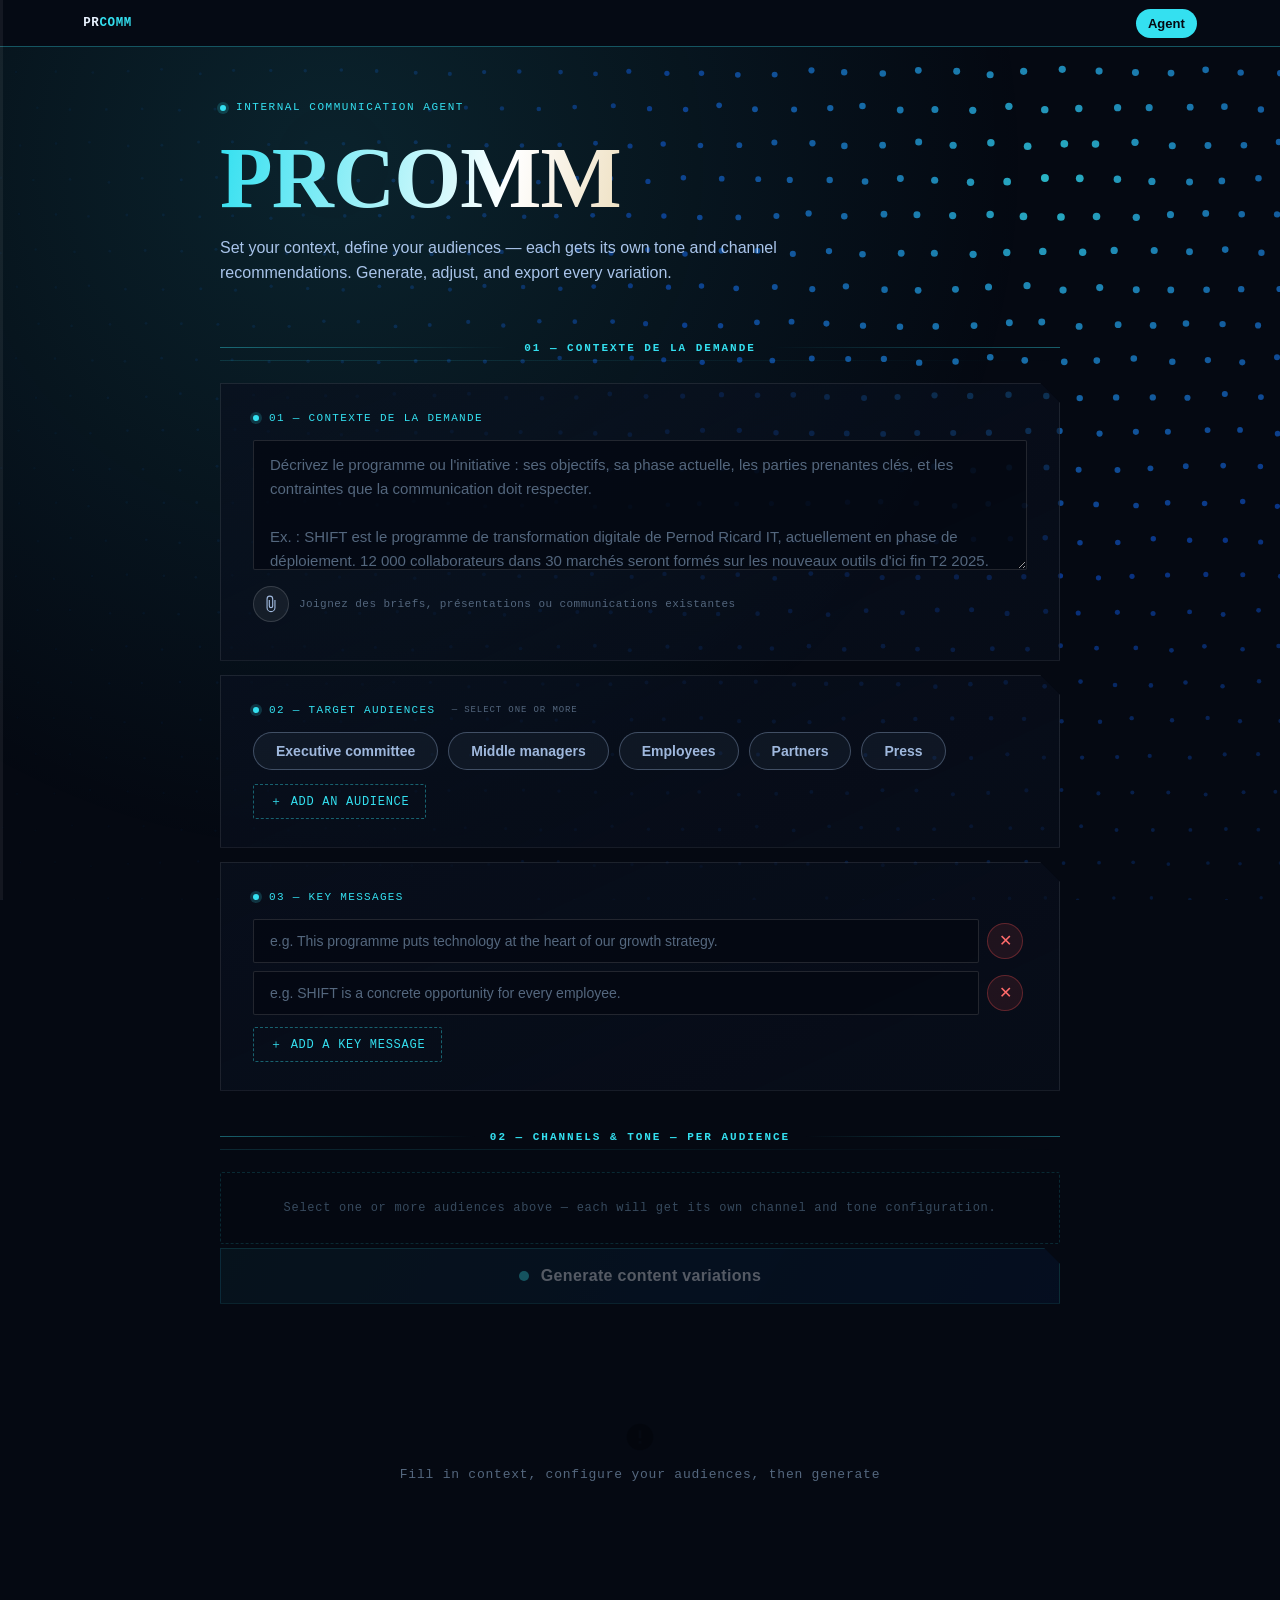
==== commit 433a6b8d: "feat: contexte de la demande label, prompt-style attach bar, delete custom audiences & formats" ====
--- a/index.html
+++ b/index.html
@@ -130,23 +130,33 @@
 .field-input:focus,.field-textarea:focus{border-color:rgba(52,224,240,0.5);}
 .field-input::placeholder,.field-textarea::placeholder{color:#54677e;}
 
-/* file upload */
-.file-upload-area{
-  margin-top:14px;border:1.5px dashed rgba(52,224,240,0.25);border-radius:2px;
-  padding:18px 20px;display:flex;align-items:center;gap:14px;cursor:pointer;
-  background:rgba(52,224,240,0.03);transition:border-color .2s,background .2s;
-}
-.file-upload-area:hover{border-color:rgba(52,224,240,0.5);background:rgba(52,224,240,0.06);}
-.file-upload-area svg{width:20px;height:20px;fill:#34e0f0;flex:none;opacity:.7;}
-.file-upload-label{font-family:var(--mono);font-size:12px;color:#7d97bd;letter-spacing:.04em;}
-.file-upload-label b{color:#9fb8dd;}
-.file-upload-label input[type=file]{display:none;}
-.file-list{margin-top:10px;display:flex;flex-direction:column;gap:6px;}
-.file-item{display:flex;align-items:center;gap:8px;font-family:var(--mono);font-size:11px;color:#9fb8dd;
-  background:rgba(52,224,240,0.06);border:1px solid rgba(52,224,240,0.14);padding:5px 10px;border-radius:2px;}
-.file-item svg{width:12px;height:12px;fill:#34e0f0;flex:none;}
-.file-item-remove{margin-left:auto;cursor:pointer;background:none;border:none;color:#7d97bd;padding:0 2px;font-size:14px;line-height:1;}
-.file-item-remove:hover{color:#ff6b6b;}
+/* prompt-bar file attach */
+.attach-bar{display:flex;align-items:center;gap:10px;margin-top:12px;position:relative;}
+.attach-btn{width:36px;height:36px;border-radius:50%;background:rgba(255,255,255,0.06);
+  border:1px solid rgba(255,255,255,0.14);color:#9fb8dd;font-size:20px;font-weight:300;
+  cursor:pointer;display:flex;align-items:center;justify-content:center;line-height:1;
+  transition:background .18s,border-color .18s,color .18s;flex:none;}
+.attach-btn:hover{background:rgba(52,224,240,0.12);border-color:rgba(52,224,240,0.5);color:var(--cyan);}
+.attach-menu{display:none;position:absolute;bottom:calc(100% + 8px);left:0;
+  background:#0c1525;border:1px solid rgba(255,255,255,0.12);border-radius:10px;
+  box-shadow:0 8px 32px rgba(0,0,0,0.5);min-width:260px;overflow:hidden;z-index:50;}
+.attach-menu.open{display:block;}
+.attach-menu-item{display:flex;align-items:center;gap:12px;padding:13px 18px;
+  font-family:var(--sans);font-size:14px;color:#c7d8f0;cursor:pointer;
+  transition:background .14s;}
+.attach-menu-item:hover{background:rgba(255,255,255,0.07);}
+.attach-menu-item svg{width:18px;height:18px;fill:#9fb8dd;flex:none;}
+.attach-menu-sep{height:1px;background:rgba(255,255,255,0.08);margin:2px 0;}
+.attach-hint{font-family:var(--mono);font-size:11px;color:#54677e;letter-spacing:.04em;}
+.file-pills{display:flex;flex-wrap:wrap;gap:6px;margin-top:10px;}
+.file-pill{display:inline-flex;align-items:center;gap:7px;font-family:var(--mono);font-size:11px;
+  color:#9fb8dd;background:rgba(52,224,240,0.07);border:1px solid rgba(52,224,240,0.18);
+  padding:4px 10px 4px 9px;border-radius:999px;max-width:220px;}
+.file-pill svg{width:11px;height:11px;fill:#34e0f0;flex:none;}
+.file-pill span{overflow:hidden;text-overflow:ellipsis;white-space:nowrap;}
+.file-pill-remove{background:none;border:none;color:#54677e;cursor:pointer;
+  font-size:13px;line-height:1;padding:0 0 0 4px;transition:color .15s;flex:none;}
+.file-pill-remove:hover{color:#ff6b6b;}
 
 /* key messages */
 .msg-list{display:flex;flex-direction:column;gap:8px;margin-bottom:12px;}
@@ -161,6 +171,13 @@
 .aud-btn:hover{border-color:rgba(52,224,240,0.5);color:#eaf3ff;background:rgba(52,224,240,0.08);}
 .aud-btn.active{border-color:var(--cyan);color:var(--cyan);background:rgba(52,224,240,0.14);font-weight:700;}
 .aud-btn.active::after{content:"✓";margin-left:6px;font-size:11px;}
+/* custom audience pill with delete */
+.aud-btn-wrap{display:inline-flex;align-items:center;gap:0;}
+.aud-btn-del{width:22px;height:22px;border-radius:50%;background:rgba(255,80,80,0.1);
+  border:1px solid rgba(255,80,80,0.25);color:#ff6b6b;font-size:11px;cursor:pointer;
+  display:flex;align-items:center;justify-content:center;margin-left:4px;
+  transition:background .15s;flex:none;line-height:1;}
+.aud-btn-del:hover{background:rgba(255,80,80,0.28);}
 
 /* add audience / format inline form */
 .add-aud-form{display:none;margin-top:14px;padding:16px 18px;background:rgba(5,9,18,0.6);
@@ -199,6 +216,10 @@
 .fmt-chip.recommended{border-color:rgba(209,169,84,0.5);color:#f0d9a2;background:rgba(209,169,84,0.08);}
 .fmt-chip.recommended.selected{border-color:var(--gold);color:var(--ink);background:var(--gold);font-weight:700;}
 .fmt-chip svg{width:12px;height:12px;flex:none;fill:currentColor;}
+.fmt-chip-del{background:rgba(255,80,80,0.1);border:none;color:#ff6b6b;font-size:11px;
+  cursor:pointer;padding:0 3px 0 5px;line-height:1;border-radius:50%;
+  transition:background .15s;flex:none;}
+.fmt-chip-del:hover{background:rgba(255,80,80,0.3);}
 
 /* shared btn-add / btn-remove */
 .btn-add{display:inline-flex;align-items:center;gap:8px;font-family:var(--mono);font-size:12px;
@@ -326,23 +347,39 @@
   <div class="zone-divider">
     <div class="zone-divider-inner">
       <div class="zone-divider-line"></div>
-      <span class="zone-label">01 — Context &amp; brief</span>
+      <span class="zone-label">01 — Contexte de la demande</span>
       <div class="zone-divider-line right"></div>
     </div>
     <div class="zone-divider-sub"></div>
   </div>
 
-  <!-- 01 PROGRAMME CONTEXT -->
+  <!-- 01 CONTEXTE DE LA DEMANDE -->
   <div class="setup-card">
-    <div class="card-label">01 — Programme context</div>
+    <div class="card-label">01 — Contexte de la demande</div>
     <textarea class="field-textarea" id="ctx-programme"
-      placeholder="Describe the programme or initiative: its goals, current phase, key stakeholders, and any constraints the communication must respect.&#10;&#10;e.g. SHIFT is Pernod Ricard IT's digital transformation programme, currently entering its deployment phase. 12,000 employees across 30 markets will be trained on new tools by end of Q2 2025."
+      placeholder="Décrivez le programme ou l'initiative : ses objectifs, sa phase actuelle, les parties prenantes clés, et les contraintes que la communication doit respecter.&#10;&#10;Ex. : SHIFT est le programme de transformation digitale de Pernod Ricard IT, actuellement en phase de déploiement. 12 000 collaborateurs dans 30 marchés seront formés sur les nouveaux outils d'ici fin T2 2025."
       style="min-height:130px;"></textarea>
-    <label class="file-upload-area" id="fileUploadArea">
-      <svg viewBox="0 0 24 24" aria-hidden="true"><path d="M14 2H6c-1.1 0-2 .9-2 2v16c0 1.1.9 2 2 2h12c1.1 0 2-.9 2-2V8l-6-6zm-1 7V3.5L18.5 9H13zm-2 9l-3-3h2v-4h2v4h2l-3 3z"/></svg>
-      <span class="file-upload-label"><b>Attach documents</b> — briefs, decks, previous comms (PDF, DOCX, TXT)<input type="file" id="fileInput" multiple accept=".pdf,.doc,.docx,.txt,.pptx"></span>
-    </label>
-    <div class="file-list" id="fileList"></div>
+    <!-- prompt-style attach bar -->
+    <div class="attach-bar" id="attachBar">
+      <button class="attach-btn" type="button" id="attachMenuBtn" title="Joindre des fichiers" onclick="toggleAttachMenu(event)">
+        <svg viewBox="0 0 24 24" width="18" height="18" fill="currentColor"><path d="M16.5 6.75v10.17a4.5 4.5 0 0 1-9 0V5.25a3 3 0 0 1 6 0v9.33a1.5 1.5 0 0 1-3 0V6.75h-1.5v7.83a3 3 0 0 0 6 0V5.25a4.5 4.5 0 0 0-9 0v11.67a6 6 0 0 0 12 0V6.75Z"/></svg>
+      </button>
+      <div class="attach-menu" id="attachMenu">
+        <div class="attach-menu-item" onclick="triggerFileInput('fileInput')">
+          <svg viewBox="0 0 24 24"><path d="M14 2H6a2 2 0 0 0-2 2v16a2 2 0 0 0 2 2h12a2 2 0 0 0 2-2V8l-6-6zm2 16H8v-2h8v2zm0-4H8v-2h8v2zm-3-5V3.5L18.5 9H13z"/></svg>
+          Charger des images et fichiers
+        </div>
+        <div class="attach-menu-sep"></div>
+        <div class="attach-menu-item" onclick="triggerFileInput('fileInputCloud')">
+          <svg viewBox="0 0 24 24"><path d="M19.35 10.04A7.49 7.49 0 0 0 12 4C9.11 4 6.6 5.64 5.35 8.04A5.994 5.994 0 0 0 0 14c0 3.31 2.69 6 6 6h13c2.76 0 5-2.24 5-5 0-2.64-2.05-4.78-4.65-4.96z"/></svg>
+          Joindre des fichiers cloud
+        </div>
+      </div>
+      <input type="file" id="fileInput" multiple accept=".pdf,.doc,.docx,.txt,.pptx,.png,.jpg,.jpeg,.gif,.webp" style="display:none;">
+      <input type="file" id="fileInputCloud" multiple accept=".pdf,.doc,.docx,.txt,.pptx" style="display:none;">
+      <span class="attach-hint">Joignez des briefs, présentations ou communications existantes</span>
+    </div>
+    <div class="file-pills" id="fileList"></div>
   </div>
 
   <!-- 02 AUDIENCES -->
@@ -595,10 +632,22 @@
     window.addEventListener('scroll',upd,{passive:true});upd();
   })();
 
-  /* file input */
+  /* file inputs */
   document.getElementById('fileInput').addEventListener('change',function(e){
     Array.from(e.target.files).forEach(addFileItem);e.target.value='';
   });
+  document.getElementById('fileInputCloud').addEventListener('change',function(e){
+    Array.from(e.target.files).forEach(addFileItem);e.target.value='';
+  });
+
+  /* close attach menu on outside click */
+  document.addEventListener('click',function(e){
+    var menu=document.getElementById('attachMenu');
+    var btn=document.getElementById('attachMenuBtn');
+    if(menu&&menu.classList.contains('open')&&!menu.contains(e.target)&&e.target!==btn){
+      menu.classList.remove('open');
+    }
+  });
 
   buildAudButtons();
 
@@ -613,15 +662,30 @@
 })();
 
 /* ================================================================
-   FILE LIST
+   ATTACH MENU
+   ================================================================ */
+function toggleAttachMenu(e){
+  e.stopPropagation();
+  var menu=document.getElementById('attachMenu');
+  menu.classList.toggle('open');
+}
+
+function triggerFileInput(id){
+  document.getElementById('attachMenu').classList.remove('open');
+  document.getElementById(id).click();
+}
+
+/* ================================================================
+   FILE PILLS
    ================================================================ */
 function addFileItem(file){
   var list=document.getElementById('fileList');
-  var item=document.createElement('div');item.className='file-item';
-  item.innerHTML='<svg viewBox="0 0 24 24" aria-hidden="true"><path d="M14 2H6c-1.1 0-2 .9-2 2v16c0 1.1.9 2 2 2h12c1.1 0 2-.9 2-2V8l-6-6zm2 16H8v-2h8v2zm0-4H8v-2h8v2zm-3-5V3.5L18.5 9H13z"/></svg>'
-    +'<span>'+esc(file.name)+'</span>'
-    +'<button class="file-item-remove" title="Remove" onclick="this.closest(\'.file-item\').remove()">&#x2715;</button>';
-  list.appendChild(item);
+  var pill=document.createElement('div');pill.className='file-pill';
+  var ext=file.name.split('.').pop().toUpperCase();
+  pill.innerHTML='<svg viewBox="0 0 24 24" aria-hidden="true"><path d="M14 2H6a2 2 0 0 0-2 2v16a2 2 0 0 0 2 2h12a2 2 0 0 0 2-2V8l-6-6zm-1 7V3.5L18.5 9H13zm0 5h-2v-2h2v2zm0 4h-2v-2h2v2z"/></svg>'
+    +'<span title="'+esc(file.name)+'">'+esc(file.name)+'</span>'
+    +'<button class="file-pill-remove" title="Retirer" onclick="this.closest(\'.file-pill\').remove()">&#x2715;</button>';
+  list.appendChild(pill);
 }
 
 /* ================================================================
@@ -630,14 +694,43 @@
 function buildAudButtons(){
   var cont=document.getElementById('audBtns');cont.innerHTML='';
   var allAuds=DEFAULT_AUDS.concat(customAuds);
-  allAuds.forEach(function(a){
+  allAuds.forEach(function(a,idx){
     var isActive=selAuds.some(function(s){return s.name===a.name;});
+    var isCustom=idx>=DEFAULT_AUDS.length;
     var btn=document.createElement('button');
     btn.type='button';btn.className='aud-btn'+(isActive?' active':'');
     btn.textContent=a.name;
     btn.addEventListener('click',function(){toggleAud(btn,a);});
-    cont.appendChild(btn);
+    if(isCustom){
+      var wrap=document.createElement('span');
+      wrap.className='aud-btn-wrap';
+      wrap.appendChild(btn);
+      var del=document.createElement('button');
+      del.type='button';del.className='aud-btn-del';del.title='Supprimer';
+      del.textContent='×';
+      del.addEventListener('click',function(e){e.stopPropagation();deleteCustomAud(a.name);});
+      wrap.appendChild(del);
+      cont.appendChild(wrap);
+    } else {
+      cont.appendChild(btn);
+    }
   });
+}
+
+function deleteCustomAud(name){
+  /* deselect first if selected */
+  var idx=selAuds.findIndex(function(s){return s.name===name;});
+  if(idx!==-1){
+    var card=document.getElementById('audcard-'+name.replace(/[^a-zA-Z0-9]/g,'-'));
+    if(card)card.remove();
+    selAuds.splice(idx,1);
+    delete audConfigs[name];
+    document.getElementById('zone2Empty').style.display=selAuds.length?'none':'block';
+    lastResults=[];activeTab=null;
+    checkReady();
+  }
+  customAuds=customAuds.filter(function(a){return a.name!==name;});
+  buildAudButtons();
 }
 
 function toggleAddAudForm(){
@@ -791,8 +884,11 @@
     var f=FORMATS[fid];
     var isR=reco.indexOf(fid)!==-1;
     var isSel=cfg.formats.indexOf(fid)!==-1;
-    fmtHTML+='<span class="fmt-chip'+(isR?' recommended':'')+(isSel?' selected':'')+'" data-fid="'+fid+'" data-aud="'+esc(aud.name)+'">'
-      +(ICONS[fid]||'')+esc(f.label)+'</span>';
+    var isCustomFmt=customFormats.indexOf(fid)!==-1;
+    fmtHTML+='<span class="fmt-chip'+(isR?' recommended':'')+(isSel?' selected':'')+'" data-fid="'+fid+'" data-aud="'+esc(aud.name)+'" style="position:relative;">'
+      +(ICONS[fid]||'')+esc(f.label)
+      +(isCustomFmt?'<button class="fmt-chip-del" type="button" title="Supprimer" data-delfmt="'+fid+'" data-delaud="'+esc(aud.name)+'">×</button>':'')
+      +'</span>';
   });
 
   return ''
@@ -848,13 +944,25 @@
 
   /* format chips */
   card.querySelectorAll('.fmt-chip[data-aud]').forEach(function(chip){
-    chip.addEventListener('click',function(){
+    chip.addEventListener('click',function(e){
+      /* ignore clicks on the delete sub-button */
+      if(e.target.classList.contains('fmt-chip-del'))return;
       var cfg=audConfigs[aud.name];if(!cfg)return;
       var fid=chip.dataset.fid;
       var idx=cfg.formats.indexOf(fid);
       if(idx===-1){cfg.formats.push(fid);chip.classList.add('selected');chip.setAttribute('aria-pressed','true');}
       else{cfg.formats.splice(idx,1);chip.classList.remove('selected');chip.setAttribute('aria-pressed','false');}
       checkReady();
+    });
+  });
+
+  /* custom format delete buttons */
+  card.querySelectorAll('.fmt-chip-del').forEach(function(delBtn){
+    delBtn.addEventListener('click',function(e){
+      e.stopPropagation();
+      var fid=delBtn.dataset.delfmt;
+      var audName=delBtn.dataset.delaud;
+      deleteCustomFmt(fid,audName);
     });
   });
 
@@ -869,6 +977,23 @@
       card.parentNode.insertBefore(fmtForm,card.nextSibling);
     });
   }
+}
+
+/* ================================================================
+   DELETE CUSTOM FORMAT
+   ================================================================ */
+function deleteCustomFmt(fid,fromAudName){
+  /* remove from FORMATS / ICONS / TPL */
+  delete FORMATS[fid];delete ICONS[fid];delete TPL[fid];
+  customFormats=customFormats.filter(function(id){return id!==fid;});
+  /* remove from all audience configs and refresh cards */
+  selAuds.forEach(function(a){
+    var cfg=audConfigs[a.name];if(!cfg)return;
+    var idx=cfg.formats.indexOf(fid);
+    if(idx!==-1)cfg.formats.splice(idx,1);
+    refreshAudConfigCard(a);
+  });
+  checkReady();
 }
 
 /* ================================================================
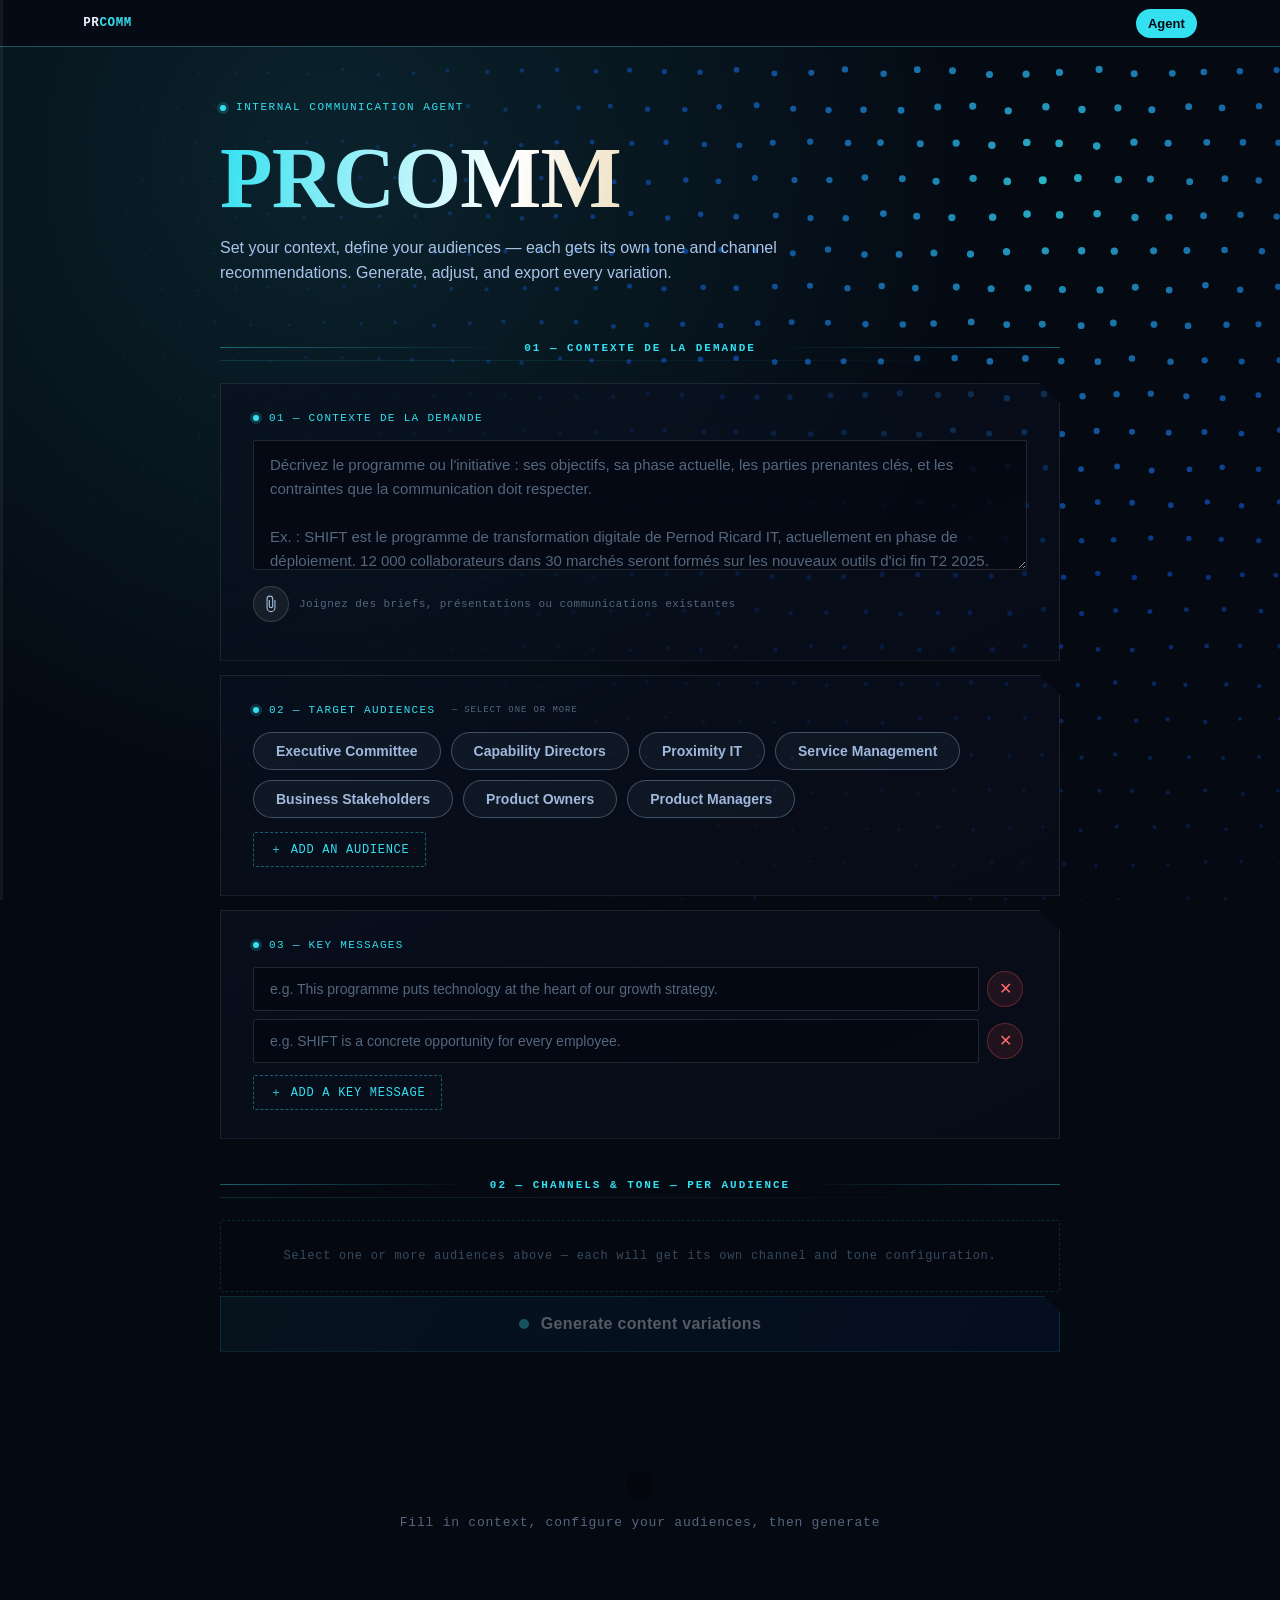
==== commit c8bcd6d5: "feat: update default audiences to SHIFT audience list + smart reco mappings" ====
--- a/index.html
+++ b/index.html
@@ -527,7 +527,14 @@
   'presse'       :['pressrelease','linkedin'],
   'client'       :['linkedin','email','video'],
   'equipe'       :['slack','newsletter','video'],
-  'rh'           :['newsletter','email','slack']
+  'rh'           :['newsletter','email','slack'],
+  /* new audiences */
+  'capability'   :['email','presentation','newsletter'],
+  'proximity'    :['newsletter','slack','video'],
+  'service'      :['email','newsletter','slack'],
+  'stakeholder'  :['email','presentation','newsletter'],
+  'owner'        :['slack','email','newsletter'],
+  'product'      :['email','presentation','slack']
 };
 
 var ANGLES = {
@@ -541,7 +548,14 @@
   'presse'       :'Facts, figures, innovation & sourced quotes',
   'client'       :'Added value & improved experience',
   'equipe'       :'Mobilisation & operational cohesion',
-  'rh'           :'HR impact, employee journey, social policy'
+  'rh'           :'HR impact, employee journey, social policy',
+  /* new audiences */
+  'capability'   :'Capability roadmap, team organisation & strategic direction',
+  'proximity'    :'Field impact, deployment realities & local support',
+  'service'      :'Service continuity, process governance & operational quality',
+  'stakeholder'  :'Business value, adoption levers & transformation outcomes',
+  'owner'        :'Backlog priorities, delivery pace & sprint-level alignment',
+  'product'      :'Product strategy, market positioning & roadmap decisions'
 };
 
 var REGISTERS = {
@@ -555,7 +569,14 @@
   'presse'       :'Journalistic & factual',
   'client'       :'Clear & benefit-focused',
   'equipe'       :'Informal & mobilising',
-  'rh'           :'Neutral & educational'
+  'rh'           :'Neutral & educational',
+  /* new audiences */
+  'capability'   :'Formal & strategic',
+  'proximity'    :'Direct & operational',
+  'service'      :'Structured & process-oriented',
+  'stakeholder'  :'Professional & value-focused',
+  'owner'        :'Concise & action-oriented',
+  'product'      :'Professional & strategic'
 };
 
 var ALL_TONES = [
@@ -578,11 +599,13 @@
 var addFmtTarget = null; /* which audName is the add-format form targeting */
 
 var DEFAULT_AUDS = [
-  {name:'Executive committee', role:'', what:'ROI, strategic vision'},
-  {name:'Middle managers',     role:'', what:'Team impact, operational'},
-  {name:'Employees',           role:'', what:'Meaning, concrete benefits'},
-  {name:'Partners',            role:'', what:'Reliability, innovation'},
-  {name:'Press',               role:'', what:'Facts, figures, quotes'}
+  {name:'Executive Committee',    role:'', what:'ROI, strategic vision'},
+  {name:'Capability Directors',   role:'', what:'Capability roadmap, team impact'},
+  {name:'Proximity IT',           role:'', what:'Operational deployment, field impact'},
+  {name:'Service Management',     role:'', what:'Service continuity, processes'},
+  {name:'Business Stakeholders',  role:'', what:'Business value, adoption'},
+  {name:'Product Owners',         role:'', what:'Backlog, delivery, priorities'},
+  {name:'Product Managers',       role:'', what:'Product strategy, market fit'}
 ];
 
 /* ================================================================
@@ -763,8 +786,14 @@
     .replace(/[éèêë]/g,'e').replace(/[àâä]/g,'a').replace(/[îï]/g,'i').replace(/[ôö]/g,'o').replace(/[ùûü]/g,'u')
     .replace(/[^a-z]/g,'');
   for(var k in RECO){if(n.indexOf(k)!==-1)return k;}
+  /* explicit fallbacks */
   if(n.indexOf('executive')!==-1||n.indexOf('committee')!==-1)return'comite';
-  if(n.indexOf('manager')!==-1)return'manager';
+  if(n.indexOf('director')!==-1)return'capability';
+  if(n.indexOf('proximity')!==-1)return'proximity';
+  if(n.indexOf('service')!==-1)return'service';
+  if(n.indexOf('stakeholder')!==-1)return'stakeholder';
+  if(n.indexOf('owner')!==-1)return'owner';
+  if(n.indexOf('manager')!==-1||n.indexOf('product')!==-1)return'product';
   if(n.indexOf('employee')!==-1||n.indexOf('staff')!==-1)return'collaborateur';
   if(n.indexOf('partner')!==-1)return'partner';
   if(n.indexOf('press')!==-1||n.indexOf('media')!==-1)return'presse';
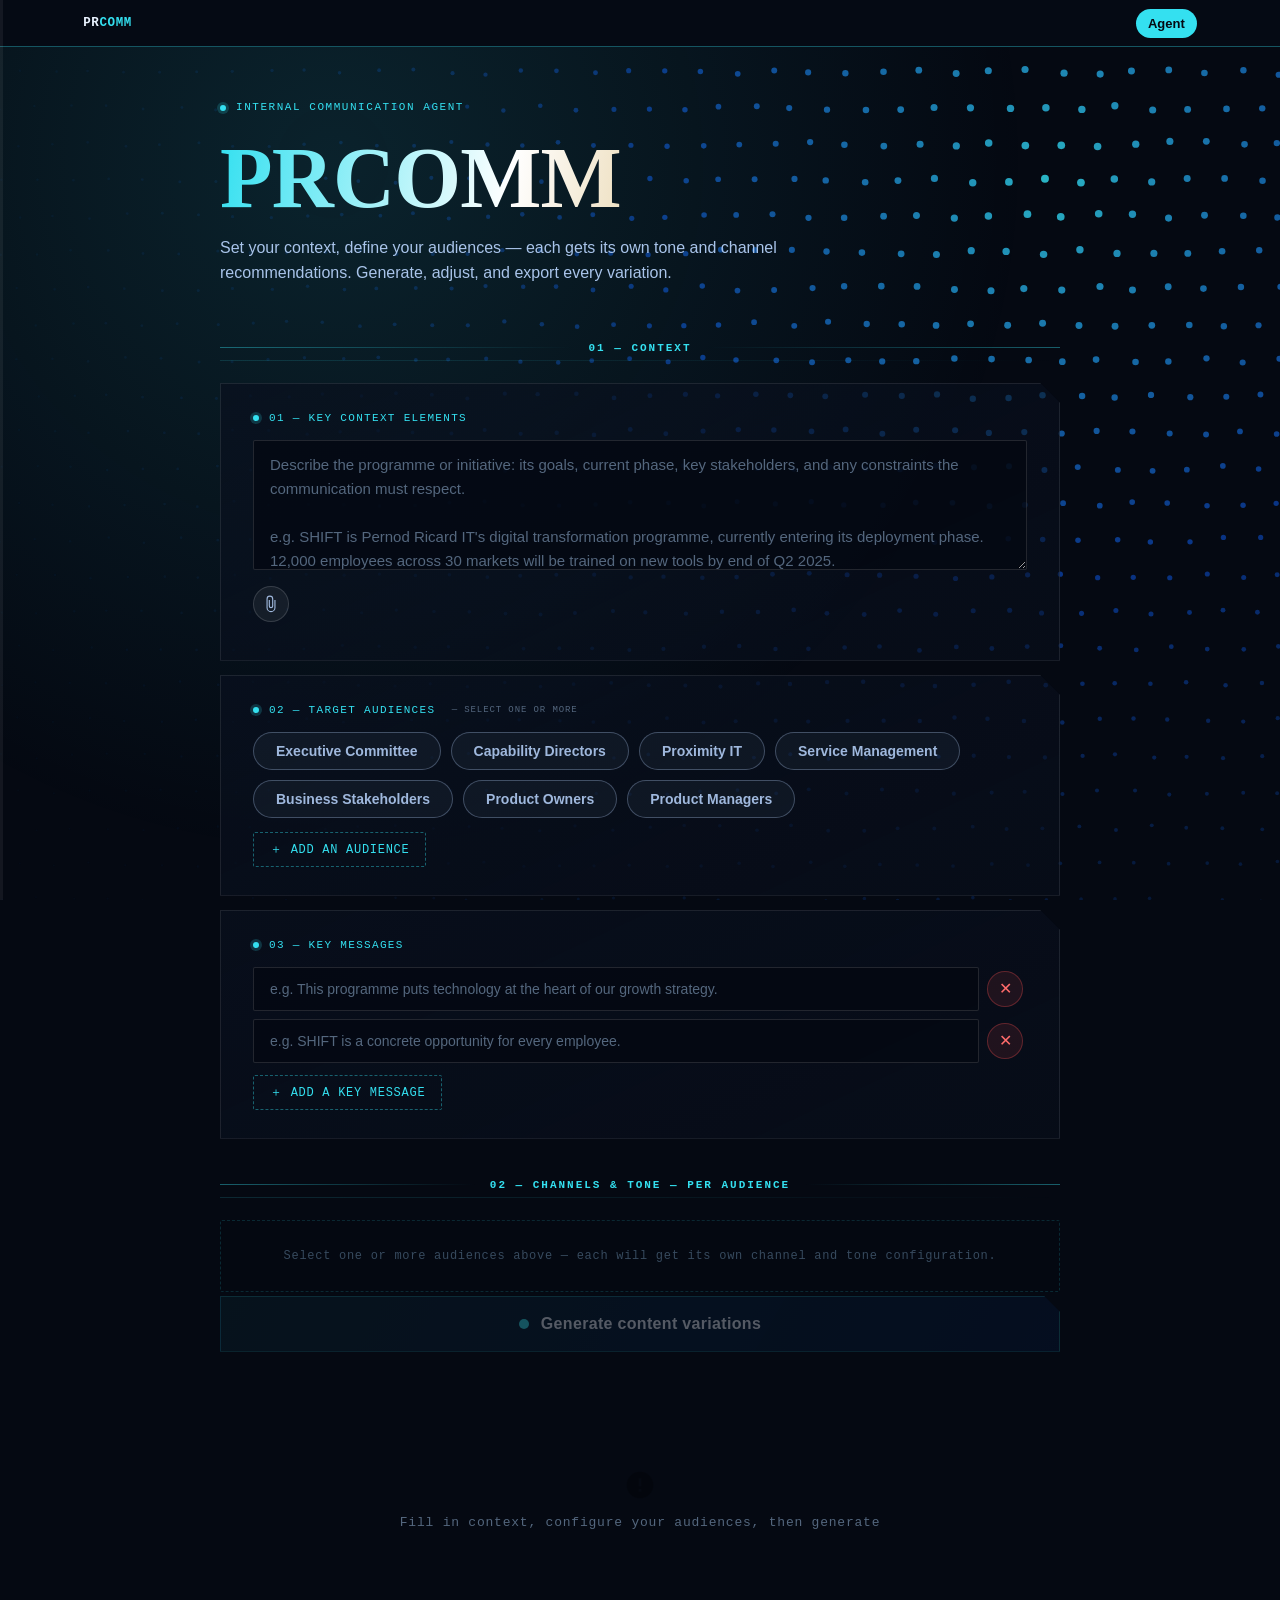
==== commit d1f2b5ed: "fix: zone 1 labels in English, single attach button (no menu/text), English placeholder" ====
--- a/index.html
+++ b/index.html
@@ -347,37 +347,24 @@
   <div class="zone-divider">
     <div class="zone-divider-inner">
       <div class="zone-divider-line"></div>
-      <span class="zone-label">01 — Contexte de la demande</span>
+      <span class="zone-label">01 — Context</span>
       <div class="zone-divider-line right"></div>
     </div>
     <div class="zone-divider-sub"></div>
   </div>
 
-  <!-- 01 CONTEXTE DE LA DEMANDE -->
+  <!-- 01 KEY CONTEXT ELEMENTS -->
   <div class="setup-card">
-    <div class="card-label">01 — Contexte de la demande</div>
+    <div class="card-label">01 — Key context elements</div>
     <textarea class="field-textarea" id="ctx-programme"
-      placeholder="Décrivez le programme ou l'initiative : ses objectifs, sa phase actuelle, les parties prenantes clés, et les contraintes que la communication doit respecter.&#10;&#10;Ex. : SHIFT est le programme de transformation digitale de Pernod Ricard IT, actuellement en phase de déploiement. 12 000 collaborateurs dans 30 marchés seront formés sur les nouveaux outils d'ici fin T2 2025."
+      placeholder="Describe the programme or initiative: its goals, current phase, key stakeholders, and any constraints the communication must respect.&#10;&#10;e.g. SHIFT is Pernod Ricard IT's digital transformation programme, currently entering its deployment phase. 12,000 employees across 30 markets will be trained on new tools by end of Q2 2025."
       style="min-height:130px;"></textarea>
     <!-- prompt-style attach bar -->
     <div class="attach-bar" id="attachBar">
-      <button class="attach-btn" type="button" id="attachMenuBtn" title="Joindre des fichiers" onclick="toggleAttachMenu(event)">
+      <button class="attach-btn" type="button" id="attachMenuBtn" title="Upload files" onclick="triggerFileInput('fileInput')">
         <svg viewBox="0 0 24 24" width="18" height="18" fill="currentColor"><path d="M16.5 6.75v10.17a4.5 4.5 0 0 1-9 0V5.25a3 3 0 0 1 6 0v9.33a1.5 1.5 0 0 1-3 0V6.75h-1.5v7.83a3 3 0 0 0 6 0V5.25a4.5 4.5 0 0 0-9 0v11.67a6 6 0 0 0 12 0V6.75Z"/></svg>
       </button>
-      <div class="attach-menu" id="attachMenu">
-        <div class="attach-menu-item" onclick="triggerFileInput('fileInput')">
-          <svg viewBox="0 0 24 24"><path d="M14 2H6a2 2 0 0 0-2 2v16a2 2 0 0 0 2 2h12a2 2 0 0 0 2-2V8l-6-6zm2 16H8v-2h8v2zm0-4H8v-2h8v2zm-3-5V3.5L18.5 9H13z"/></svg>
-          Charger des images et fichiers
-        </div>
-        <div class="attach-menu-sep"></div>
-        <div class="attach-menu-item" onclick="triggerFileInput('fileInputCloud')">
-          <svg viewBox="0 0 24 24"><path d="M19.35 10.04A7.49 7.49 0 0 0 12 4C9.11 4 6.6 5.64 5.35 8.04A5.994 5.994 0 0 0 0 14c0 3.31 2.69 6 6 6h13c2.76 0 5-2.24 5-5 0-2.64-2.05-4.78-4.65-4.96z"/></svg>
-          Joindre des fichiers cloud
-        </div>
-      </div>
       <input type="file" id="fileInput" multiple accept=".pdf,.doc,.docx,.txt,.pptx,.png,.jpg,.jpeg,.gif,.webp" style="display:none;">
-      <input type="file" id="fileInputCloud" multiple accept=".pdf,.doc,.docx,.txt,.pptx" style="display:none;">
-      <span class="attach-hint">Joignez des briefs, présentations ou communications existantes</span>
     </div>
     <div class="file-pills" id="fileList"></div>
   </div>
@@ -655,22 +642,10 @@
     window.addEventListener('scroll',upd,{passive:true});upd();
   })();
 
-  /* file inputs */
+  /* file input */
   document.getElementById('fileInput').addEventListener('change',function(e){
     Array.from(e.target.files).forEach(addFileItem);e.target.value='';
   });
-  document.getElementById('fileInputCloud').addEventListener('change',function(e){
-    Array.from(e.target.files).forEach(addFileItem);e.target.value='';
-  });
-
-  /* close attach menu on outside click */
-  document.addEventListener('click',function(e){
-    var menu=document.getElementById('attachMenu');
-    var btn=document.getElementById('attachMenuBtn');
-    if(menu&&menu.classList.contains('open')&&!menu.contains(e.target)&&e.target!==btn){
-      menu.classList.remove('open');
-    }
-  });
 
   buildAudButtons();
 
@@ -685,16 +660,9 @@
 })();
 
 /* ================================================================
-   ATTACH MENU
-   ================================================================ */
-function toggleAttachMenu(e){
-  e.stopPropagation();
-  var menu=document.getElementById('attachMenu');
-  menu.classList.toggle('open');
-}
-
+   ATTACH
+   ================================================================ */
 function triggerFileInput(id){
-  document.getElementById('attachMenu').classList.remove('open');
   document.getElementById(id).click();
 }
 
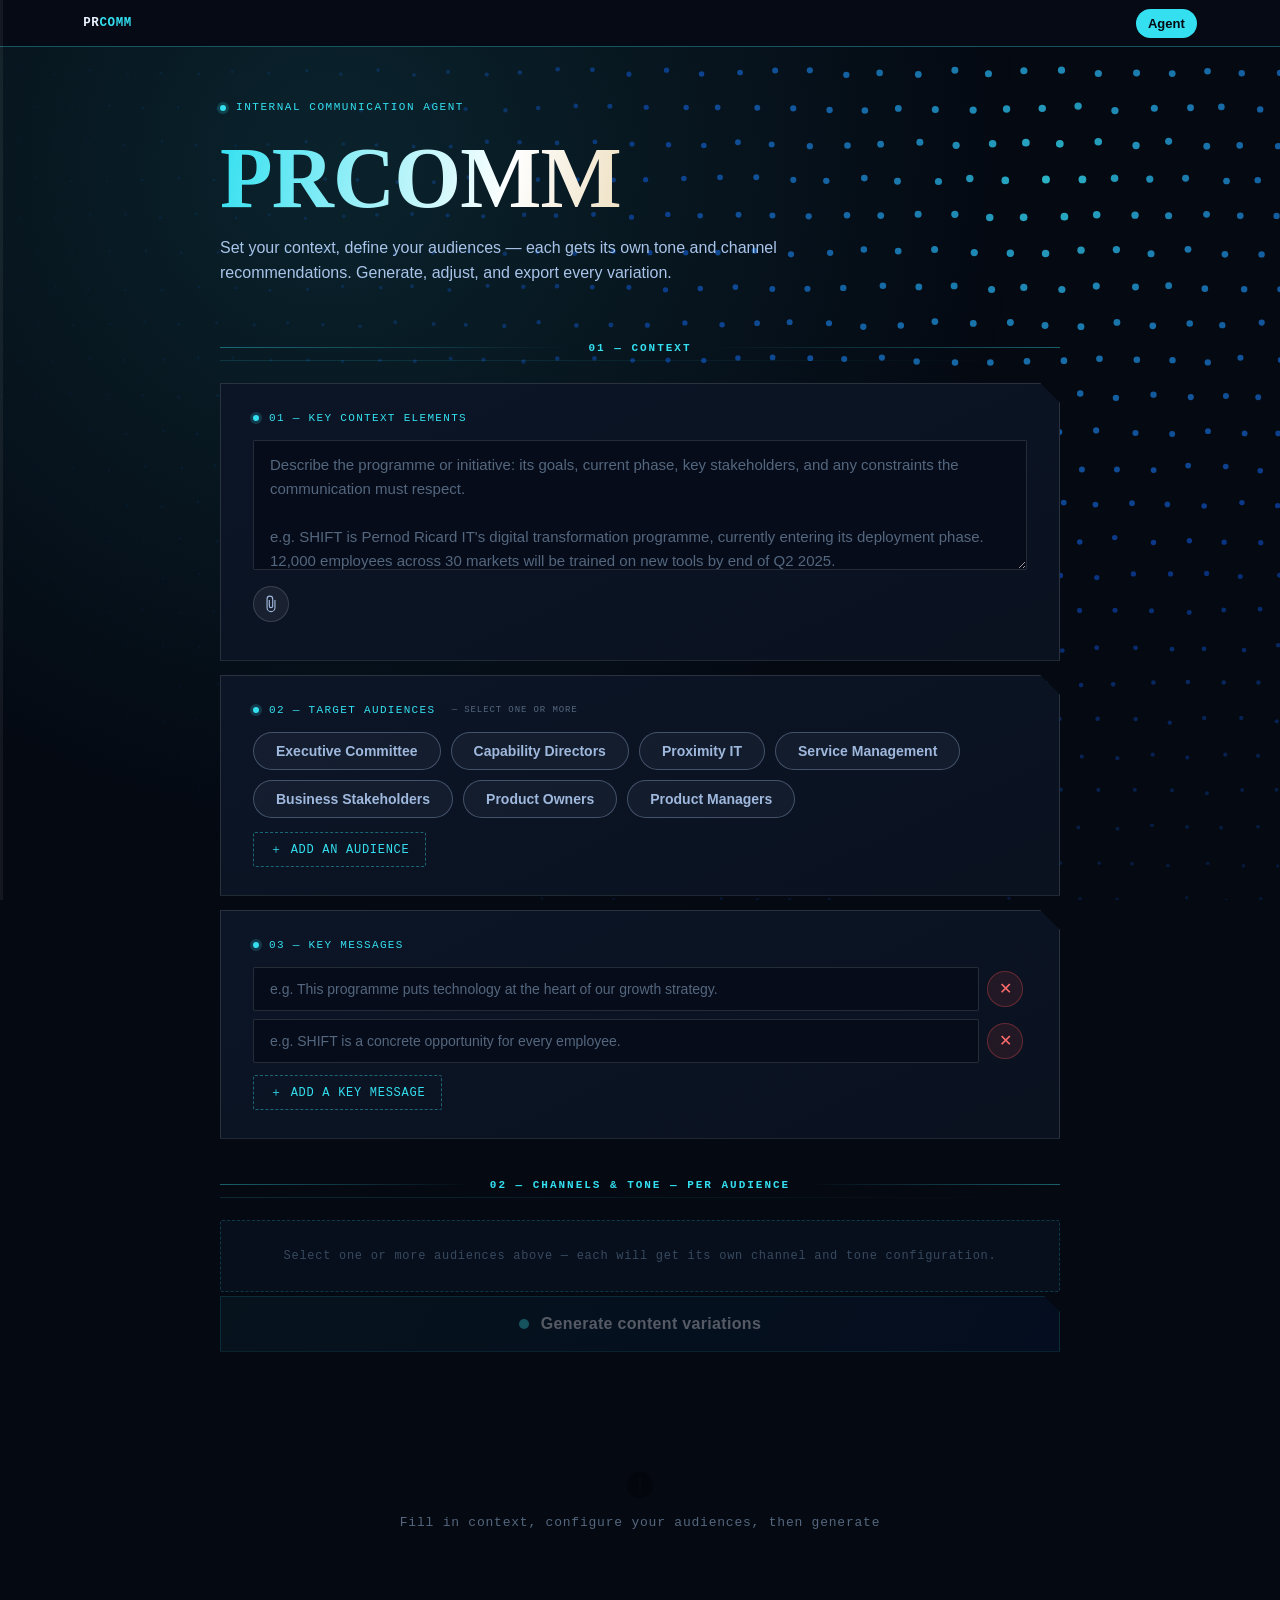
==== commit 973a19ec: "fix: replace all transparent card backgrounds with solid dark colors" ====
--- a/index.html
+++ b/index.html
@@ -74,12 +74,12 @@
 
 /* ---- setup card ---- */
 .setup-card{
-  background:linear-gradient(155deg,rgba(9,16,30,0.75),rgba(9,16,30,0.5));
-  border:1px solid rgba(255,255,255,0.09);
+  background:linear-gradient(155deg,#0c1526,#0a1220);
+  border:1px solid rgba(255,255,255,0.13);
   clip-path:polygon(0 0,calc(100% - 20px) 0,100% 20px,100% 100%,0 100%);
   padding:28px 32px;margin-bottom:14px;transition:border-color .3s;
 }
-.setup-card:focus-within{border-color:rgba(52,224,240,0.3);}
+.setup-card:focus-within{border-color:rgba(52,224,240,0.4);}
 .card-label{font-family:var(--mono);font-size:11px;letter-spacing:.12em;text-transform:uppercase;
   color:var(--cyan);display:flex;align-items:center;gap:10px;margin-bottom:16px;}
 .card-label::before{content:"";width:6px;height:6px;border-radius:50%;background:var(--cyan);box-shadow:0 0 0 3px rgba(52,224,240,0.18);flex:none;}
@@ -87,12 +87,12 @@
 
 /* ---- per-audience card (Zone 2) ---- */
 .aud-config-card{
-  background:linear-gradient(155deg,rgba(9,16,30,0.82),rgba(6,12,24,0.6));
-  border:1px solid rgba(52,224,240,0.18);
+  background:linear-gradient(155deg,#0d1628,#0a1220);
+  border:1px solid rgba(52,224,240,0.22);
   clip-path:polygon(0 0,calc(100% - 16px) 0,100% 16px,100% 100%,0 100%);
   padding:24px 28px;margin-bottom:14px;transition:border-color .3s;position:relative;
 }
-.aud-config-card:focus-within{border-color:rgba(52,224,240,0.35);}
+.aud-config-card:focus-within{border-color:rgba(52,224,240,0.45);}
 .aud-config-header{display:flex;align-items:center;justify-content:space-between;margin-bottom:20px;}
 .aud-config-name{font-family:var(--mono);font-size:13px;font-weight:700;color:#eaf3ff;
   display:flex;align-items:center;gap:10px;}
@@ -116,12 +116,12 @@
 
 /* empty zone2 placeholder */
 .zone2-empty{padding:28px 32px;
-  background:rgba(5,9,18,0.35);border:1.5px dashed rgba(52,224,240,0.15);border-radius:2px;
+  background:#070e1c;border:1.5px dashed rgba(52,224,240,0.2);border-radius:2px;
   text-align:center;font-family:var(--mono);font-size:12px;color:#374a5e;letter-spacing:.06em;}
 
 /* ---- fields ---- */
 .field-input,.field-textarea{
-  width:100%;background:rgba(5,9,18,0.75);border:1px solid rgba(255,255,255,0.12);
+  width:100%;background:#060c1a;border:1px solid rgba(255,255,255,0.13);
   color:#eaf3ff;font-family:var(--sans);font-size:15px;line-height:1.6;
   padding:12px 16px;border-radius:2px;outline:none;transition:border-color .2s;
 }
@@ -278,10 +278,10 @@
 .rtab-btn:hover{color:#eaf3ff;background:rgba(255,255,255,0.04);}
 .rtab-btn.active{color:var(--cyan);background:rgba(52,224,240,0.07);
   border-color:rgba(52,224,240,0.28);border-bottom-color:transparent;}
-.rtab-panel{background:rgba(6,14,28,0.7);border:1px solid rgba(255,255,255,0.1);
+.rtab-panel{background:#09121f;border:1px solid rgba(255,255,255,0.12);
   clip-path:polygon(0 0,calc(100% - 16px) 0,100% 16px,100% 100%,0 100%);overflow:hidden;}
 .rcard-head{display:flex;align-items:center;justify-content:space-between;
-  padding:13px 20px;border-bottom:1px solid rgba(255,255,255,0.07);background:rgba(5,9,18,0.5);}
+  padding:13px 20px;border-bottom:1px solid rgba(255,255,255,0.08);background:#06101c;}
 .rcard-left{display:flex;align-items:center;gap:9px;}
 .rcard-icon{display:flex;align-items:center;opacity:.85;}
 .rcard-icon svg{width:16px;height:16px;fill:#9fb8dd;}
@@ -293,11 +293,11 @@
 .btn-copy:hover{background:rgba(255,255,255,0.1);color:#fff;}
 .btn-copy.ok{border-color:rgba(0,183,172,0.5);color:var(--teal);}
 .rcard-content{padding:22px 24px;}
-.rcard-textarea{width:100%;min-height:200px;background:rgba(5,9,18,0.5);border:1px solid rgba(52,224,240,0.25);
+.rcard-textarea{width:100%;min-height:200px;background:#060c1a;border:1px solid rgba(52,224,240,0.25);
   border-radius:2px;color:#dbe8fb;font-size:15px;line-height:1.78;font-family:var(--sans);padding:14px 16px;
   resize:vertical;outline:none;transition:border-color .18s;}
 .rcard-textarea:focus{border-color:rgba(52,224,240,0.5);}
-.rcard-edit-row{display:flex;gap:8px;align-items:center;padding:10px 24px;border-top:1px solid rgba(255,255,255,0.07);background:rgba(5,9,18,0.3);}
+.rcard-edit-row{display:flex;gap:8px;align-items:center;padding:10px 24px;border-top:1px solid rgba(255,255,255,0.07);background:#06101c;}
 .btn-validate{font-family:var(--mono);font-size:11px;padding:6px 16px;border-radius:2px;
   border:1px solid rgba(52,224,240,0.5);background:rgba(52,224,240,0.12);color:var(--cyan);
   cursor:pointer;letter-spacing:.05em;transition:background .18s;}
@@ -310,7 +310,7 @@
 .rcard-why{padding:12px 24px;border-top:1px solid rgba(209,169,84,0.12);background:rgba(209,169,84,0.04);}
 .why-label{font-family:var(--mono);font-size:9.5px;letter-spacing:.1em;text-transform:uppercase;color:#7d6030;margin-bottom:4px;}
 .why-text{font-family:var(--serif);font-style:italic;color:#b89040;font-size:13px;line-height:1.55;}
-.skel-card{background:rgba(6,14,28,0.6);border:1px solid rgba(255,255,255,0.07);
+.skel-card{background:#08111e;border:1px solid rgba(255,255,255,0.09);
   clip-path:polygon(0 0,calc(100% - 16px) 0,100% 16px,100% 100%,0 100%);padding:24px;
   display:flex;flex-direction:column;gap:11px;}
 .skel{border-radius:2px;
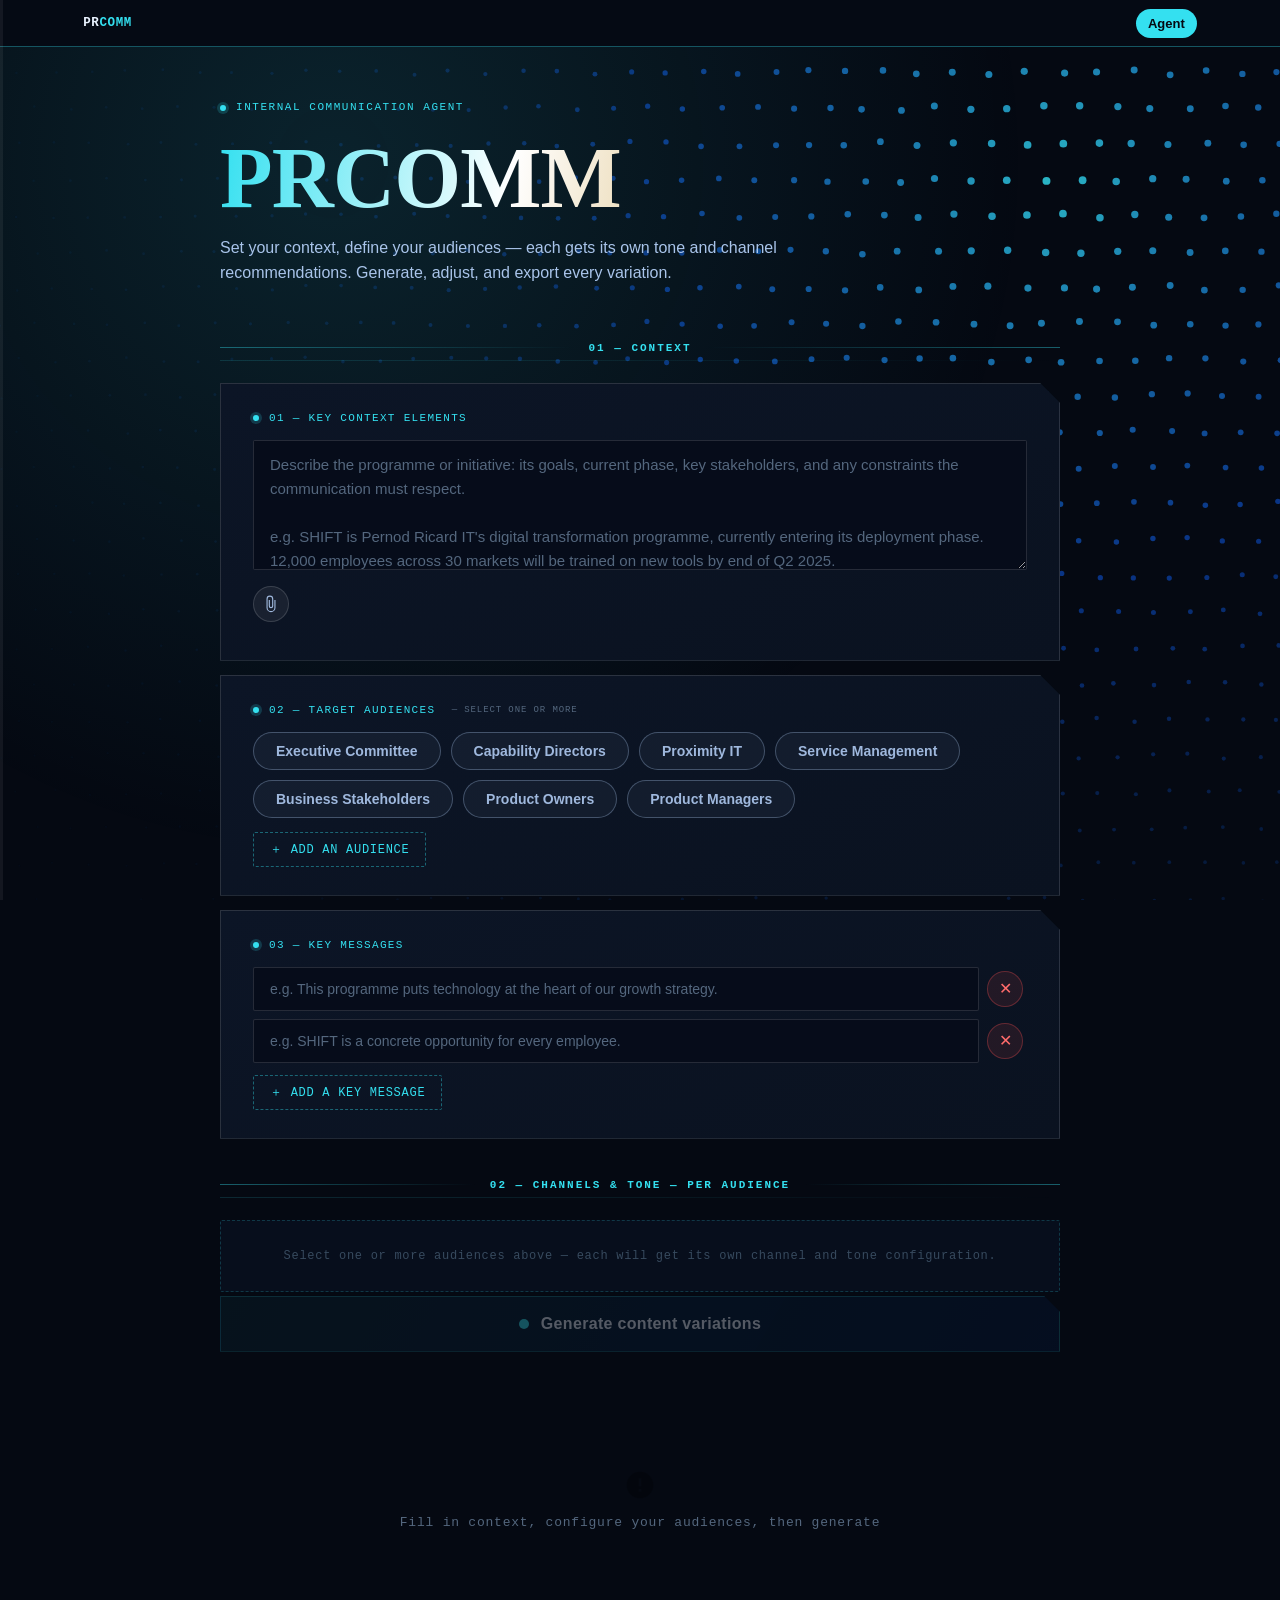
==== commit d4bee297: "feat: reduce tones to 5 — formal, neutral, inspiring, direct, empathetic" ====
--- a/index.html
+++ b/index.html
@@ -567,9 +567,7 @@
 };
 
 var ALL_TONES = [
-  'formal','professional','neutral','friendly','collaborative',
-  'assertive','persuasive','inspirational','empathetic','diplomatic',
-  'authoritative','concise','executive','educational','urgent','reassuring'
+  'formal','neutral','inspiring','direct','empathetic'
 ];
 
 /* ================================================================
@@ -819,11 +817,11 @@
   if(/team meeting|townhall|all.hands|event/i.test(combined)){recoSet['speech']=true;recoSet['presentation']=true;}
   if(/update|inform|announcement|news/i.test(combined)){recoSet['email']=true;recoSet['newsletter']=true;}
 
-  if(tones.indexOf('urgent')!==-1){recoSet['slack']=true;recoSet['email']=true;}
-  if(tones.indexOf('inspirational')!==-1||tones.indexOf('authoritative')!==-1){recoSet['speech']=true;recoSet['video']=true;}
-  if(tones.indexOf('formal')!==-1||tones.indexOf('executive')!==-1){recoSet['email']=true;recoSet['presentation']=true;}
-  if(tones.indexOf('educational')!==-1){recoSet['newsletter']=true;recoSet['presentation']=true;}
-  if(tones.indexOf('friendly')!==-1||tones.indexOf('collaborative')!==-1){recoSet['slack']=true;recoSet['video']=true;}
+  if(tones.indexOf('direct')!==-1){recoSet['slack']=true;recoSet['email']=true;}
+  if(tones.indexOf('inspiring')!==-1){recoSet['speech']=true;recoSet['video']=true;}
+  if(tones.indexOf('formal')!==-1){recoSet['email']=true;recoSet['presentation']=true;}
+  if(tones.indexOf('neutral')!==-1){recoSet['newsletter']=true;recoSet['email']=true;}
+  if(tones.indexOf('empathetic')!==-1){recoSet['video']=true;recoSet['newsletter']=true;}
 
   return Object.keys(recoSet);
 }
@@ -1068,10 +1066,10 @@
   var key1=msgs.length?msgs[0]:'This programme is a real opportunity for transformation.';
   var key2=msgs.length>1?msgs[1]:'';
 
-  var formel      =tones.indexOf('formal')!==-1||tones.indexOf('executive')!==-1||tones.indexOf('authoritative')!==-1;
-  var mobilisateur=tones.indexOf('inspirational')!==-1||tones.indexOf('persuasive')!==-1||tones.indexOf('assertive')!==-1||tones.indexOf('collaborative')!==-1;
-  var narratif    =tones.indexOf('empathetic')!==-1||tones.indexOf('friendly')!==-1||tones.indexOf('reassuring')!==-1||tones.indexOf('diplomatic')!==-1;
-  var direct      =tones.indexOf('concise')!==-1||tones.indexOf('urgent')!==-1||tones.indexOf('professional')!==-1;
+  var formel      =tones.indexOf('formal')!==-1;
+  var mobilisateur=tones.indexOf('inspiring')!==-1;
+  var narratif    =tones.indexOf('empathetic')!==-1;
+  var direct      =tones.indexOf('direct')!==-1;
 
   var audKey=getAudKey(aud.name)||'';
   var angle=ANGLES[audKey]||'';
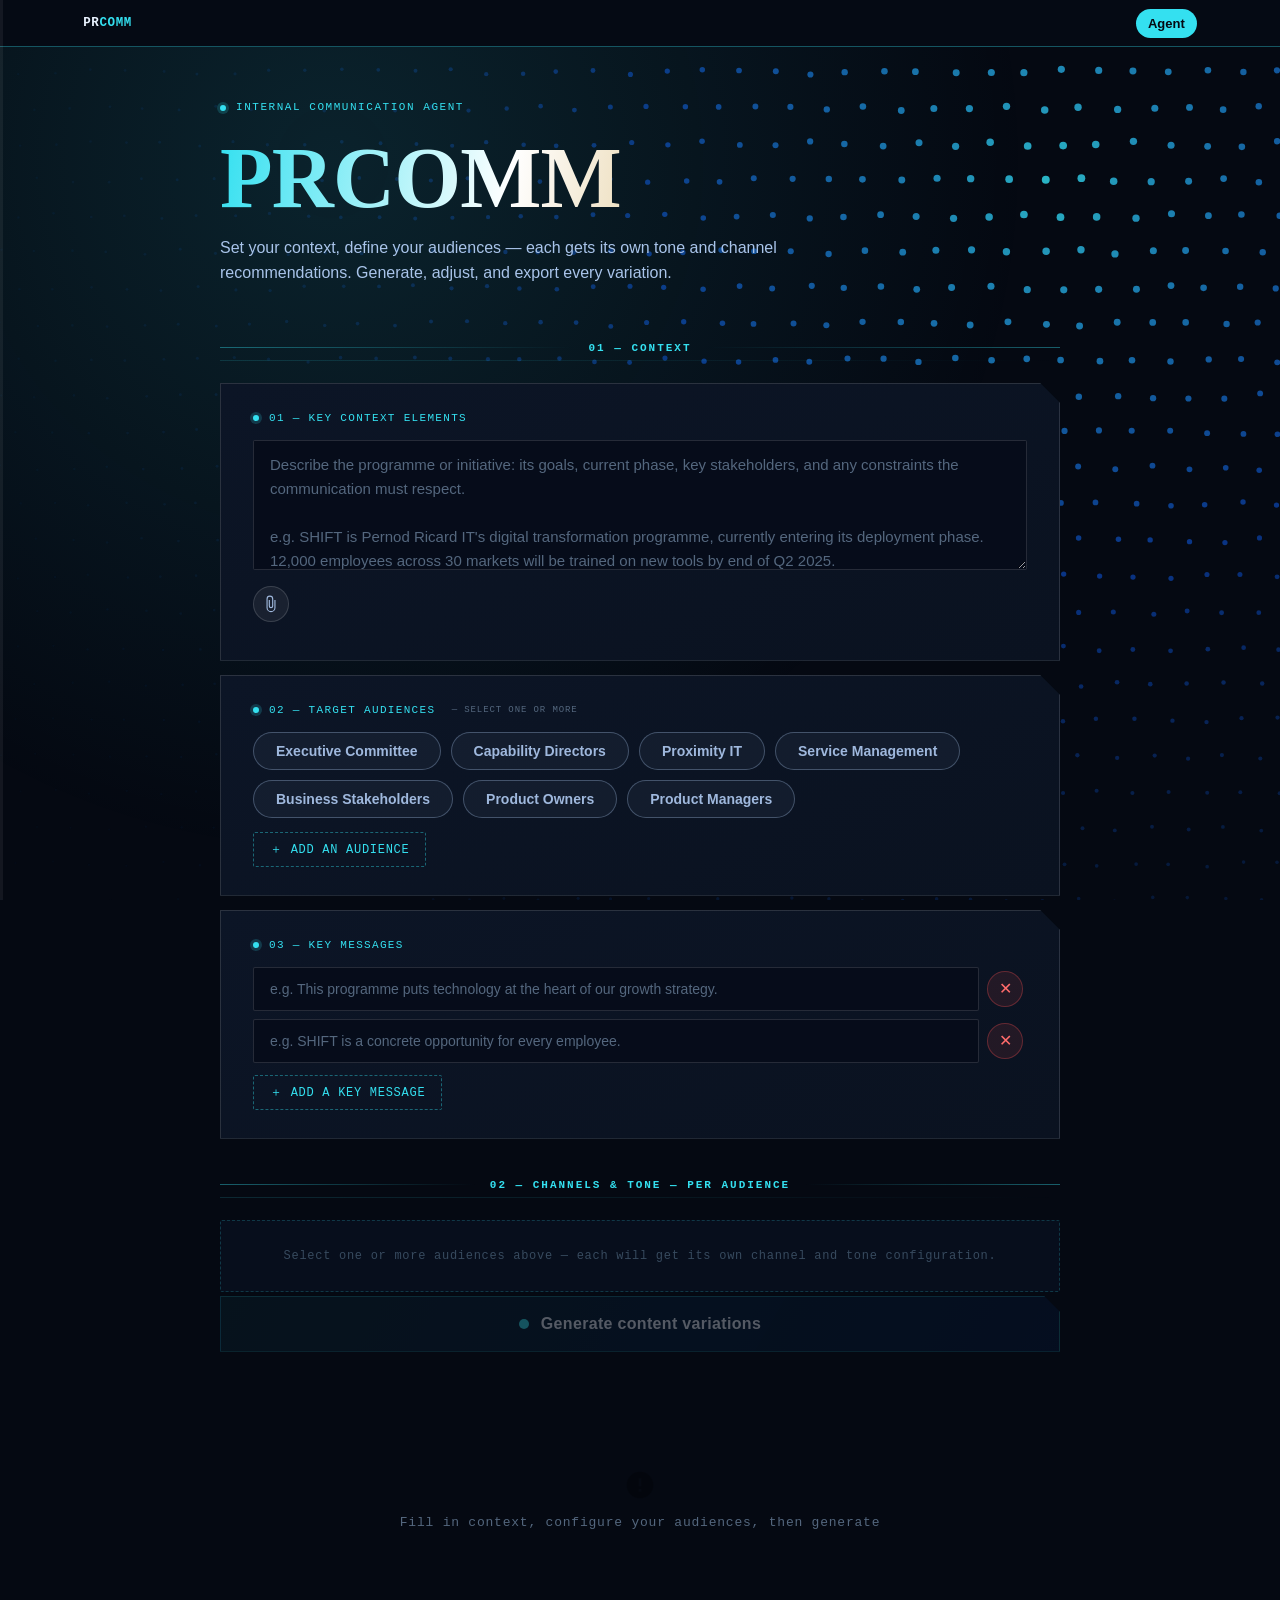
==== commit 5715f9d3: "fix: remove format justification block from results panel" ====
--- a/index.html
+++ b/index.html
@@ -1331,7 +1331,7 @@
         +(isEdited?'<button class="btn-reset" id="btnReset">Reset to original</button>':'')
         +'<span class="edit-hint">Edit directly above, then validate to save</span>'
       +'</div>'
-      +'<div class="rcard-why"><div class="why-label">What makes this the right call</div><div class="why-text">'+esc(r.why)+'</div></div>';
+      ;
 
     var ta=document.getElementById('rcardTextarea');
     ta.addEventListener('input',function(){
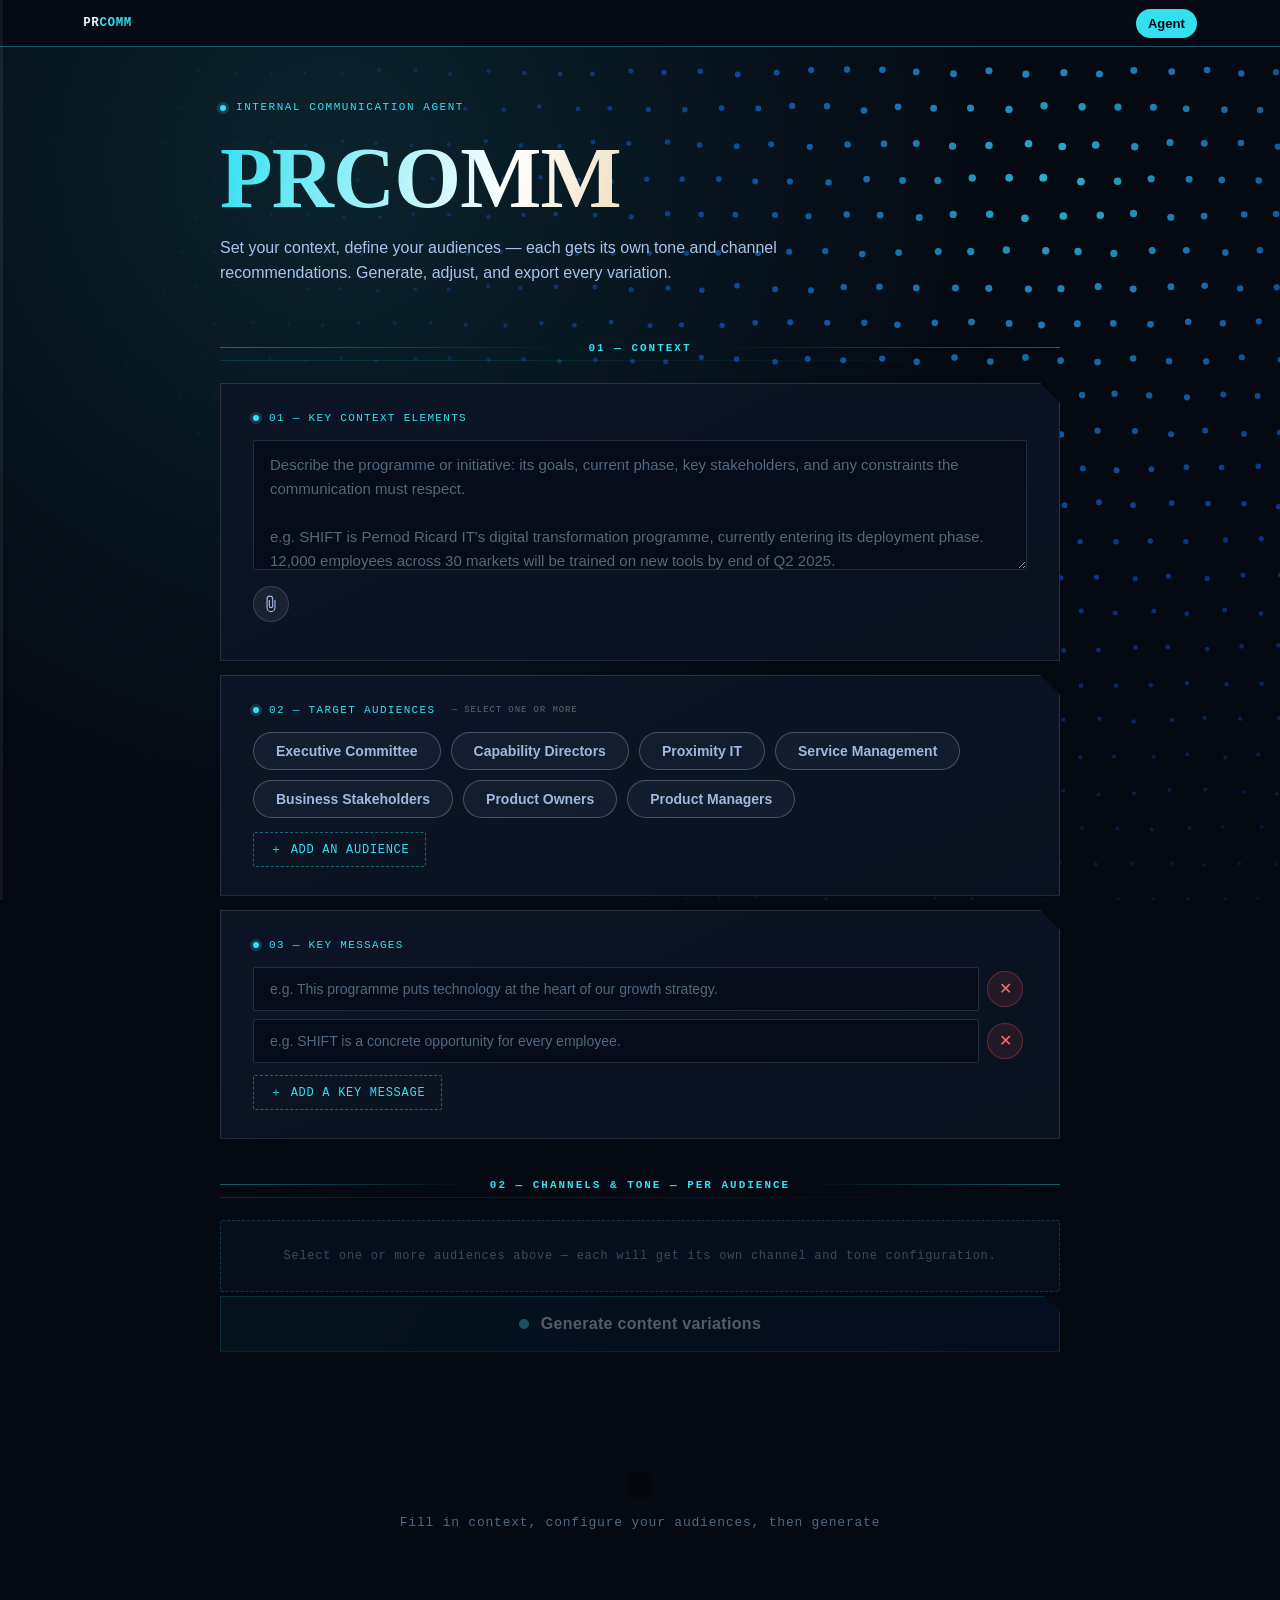
==== commit b3f6fa1f: "fix: remove duplicate format name header in results panel" ====
--- a/index.html
+++ b/index.html
@@ -1318,18 +1318,12 @@
   setTimeout(function(){
     var isEdited=r.content!==r.originalContent;
     panel.innerHTML=
-      '<div class="rcard-head">'
-        +'<div class="rcard-left"><span class="rcard-icon">'+(ICONS[r.fid]||'')+'</span><span class="rcard-name">'+esc(r.label)+'</span></div>'
-        +'<div class="rcard-actions">'
-          +(isEdited?'<span style="font-family:var(--mono);font-size:10px;color:var(--teal);letter-spacing:.05em;">Edited</span>':'')
-          +'<button class="btn-copy" type="button" id="btnCopyActive">Copy</button>'
-        +'</div>'
-      +'</div>'
-      +'<div class="rcard-content"><textarea class="rcard-textarea" id="rcardTextarea" spellcheck="true">'+esc(r.content)+'</textarea></div>'
+      '<div class="rcard-content"><textarea class="rcard-textarea" id="rcardTextarea" spellcheck="true">'+esc(r.content)+'</textarea></div>'
       +'<div class="rcard-edit-row">'
         +'<button class="btn-validate'+(isEdited?' saved':'')+'" id="btnValidate">'+(isEdited?'✓ Validated':'Validate')+'</button>'
         +(isEdited?'<button class="btn-reset" id="btnReset">Reset to original</button>':'')
-        +'<span class="edit-hint">Edit directly above, then validate to save</span>'
+        +(isEdited?'<span class="edited-badge" style="font-family:var(--mono);font-size:10px;color:var(--teal);letter-spacing:.05em;">Edited</span>':'')
+        +'<button class="btn-copy" type="button" id="btnCopyActive" style="margin-left:auto;">Copy</button>'
       +'</div>'
       ;
 
@@ -1344,17 +1338,16 @@
       r.content=ta.value;
       /* visual feedback in-place — no full re-render */
       this.textContent='✓ Saved';this.classList.add('saved');
-      /* show Edited badge in header if not already there */
-      var acts=document.querySelector('.rcard-actions');
-      if(acts&&!acts.querySelector('.edited-badge')){
+      /* show Edited badge in edit row if not already there */
+      var editRow=document.querySelector('.rcard-edit-row');
+      if(editRow&&!editRow.querySelector('.edited-badge')){
         var badge=document.createElement('span');
         badge.className='edited-badge';
         badge.style.cssText='font-family:var(--mono);font-size:10px;color:var(--teal);letter-spacing:.05em;';
         badge.textContent='Edited';
-        acts.insertBefore(badge,acts.firstChild);
+        editRow.insertBefore(badge,editRow.children[2]||null);
       }
       /* show reset button if not already there */
-      var editRow=document.querySelector('.rcard-edit-row');
       if(editRow&&!document.getElementById('btnReset')){
         var rb=document.createElement('button');
         rb.id='btnReset';rb.className='btn-reset';rb.textContent='Reset to original';
